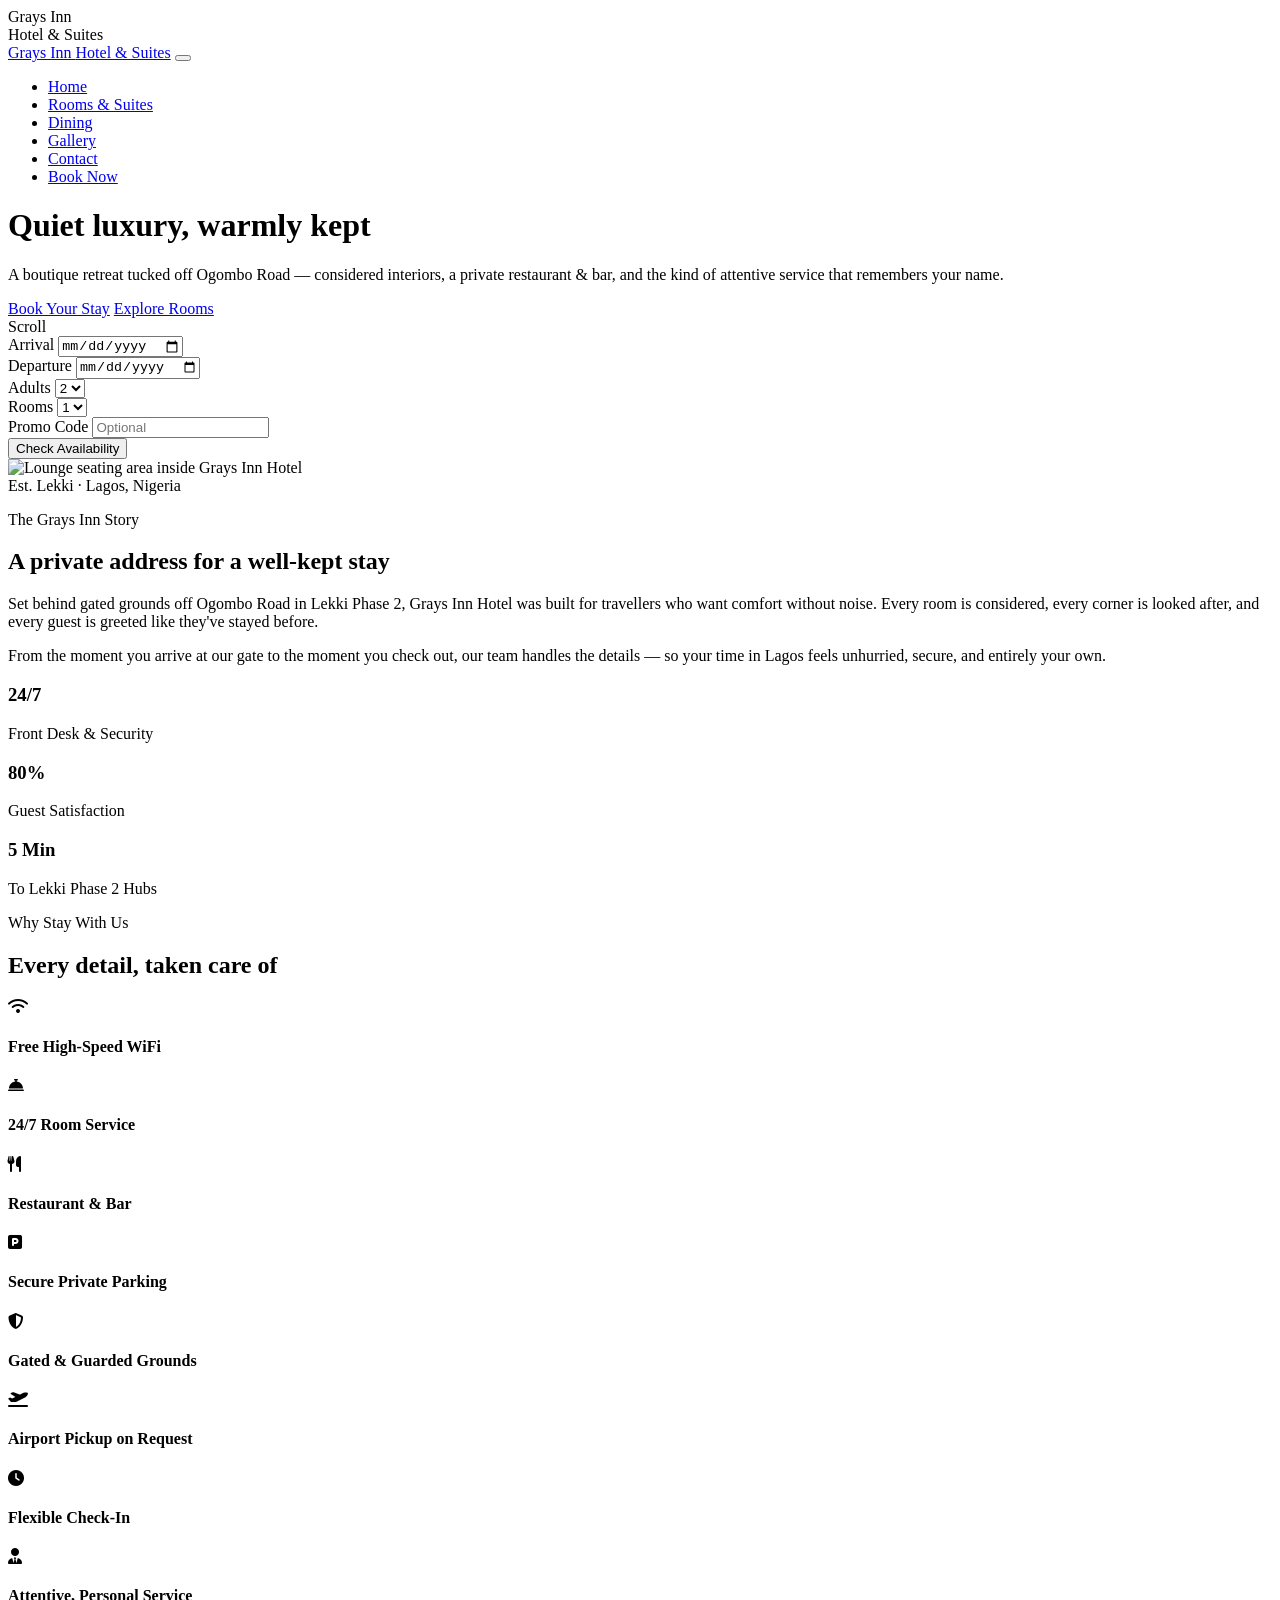
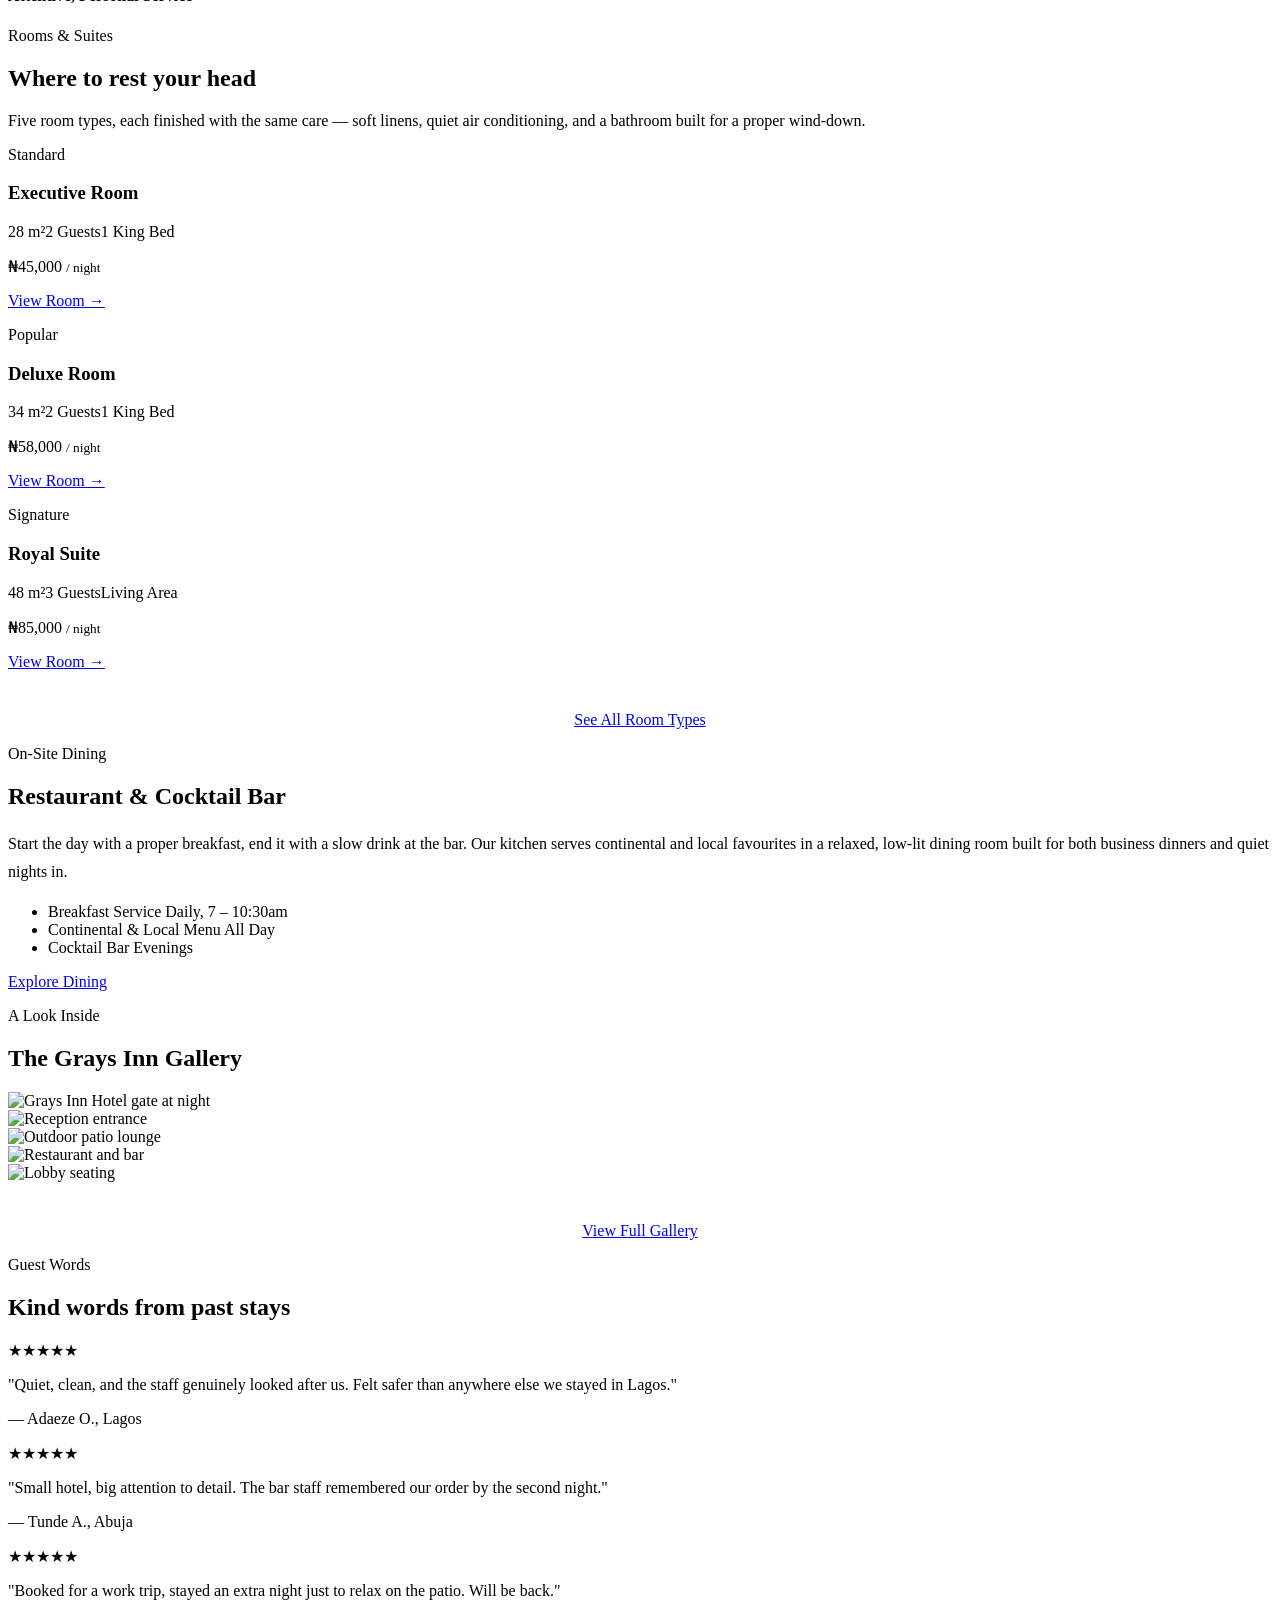
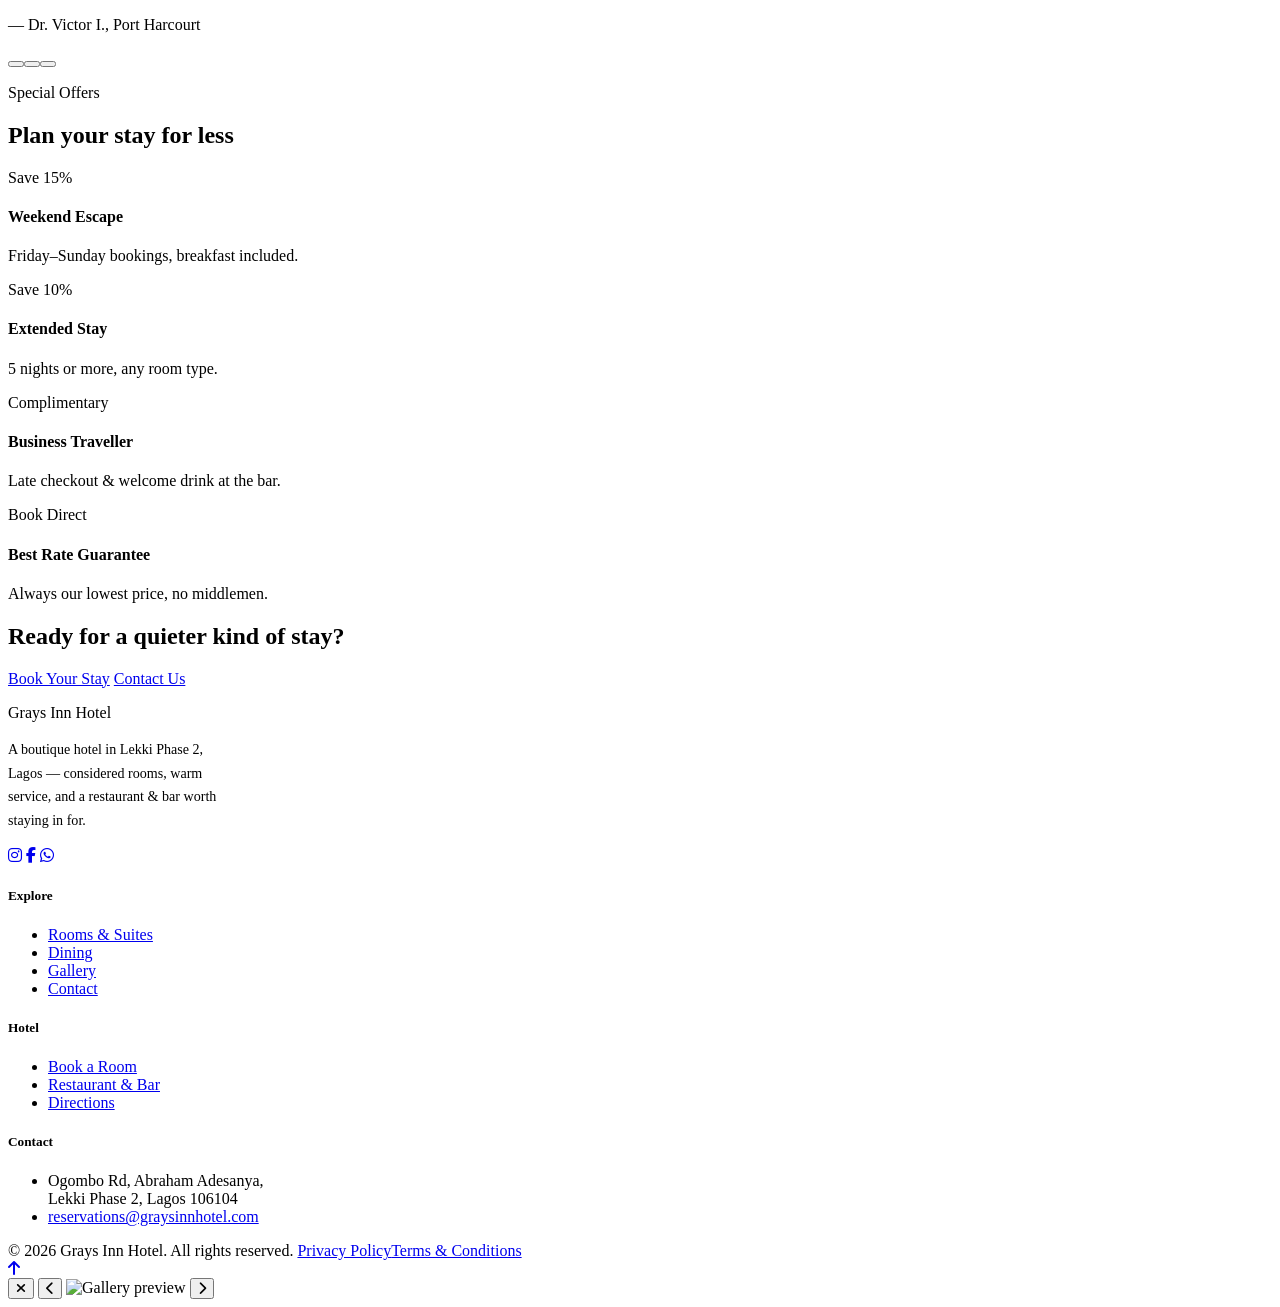
==== index.html @ 4d41c3e4 "Added my files This is the verified website for Greys Inn. Today i added my html, css, and js" ====
<!DOCTYPE html>
<html lang="en">
<head>
<meta charset="UTF-8">
<meta name="viewport" content="width=device-width, initial-scale=1.0">
<title>Grays Inn Hotel — Boutique Luxury in Lekki, Lagos</title>
<meta name="description" content="Grays Inn Hotel is a boutique luxury retreat in Lekki Phase 2, Lagos — refined rooms, an in-house restaurant &amp; bar, and warm, attentive service.">
<link rel="stylesheet" href="https://cdnjs.cloudflare.com/ajax/libs/font-awesome/6.5.2/css/all.min.css">
<link rel="stylesheet" href="styles.css">
</head>
<body>

<div id="preloader">
  <div class="preloader-mark">Grays Inn</div>
  <div class="preloader-sub">Hotel &amp; Suites</div>
  <div class="preloader-bar"></div>
</div>

<!-- ============ NAVBAR ============ -->
<nav class="navbar">
  <div class="container">
    <a href="index.html" class="nav-logo">Grays Inn <span>Hotel &amp; Suites</span></a>
    <button class="nav-toggle" aria-label="Toggle menu"><span></span><span></span><span></span></button>
    <ul class="nav-links">
      <li><a href="index.html" class="active">Home</a></li>
      <li><a href="rooms.html">Rooms &amp; Suites</a></li>
      <li><a href="dining.html">Dining</a></li>
      <li><a href="gallery.html">Gallery</a></li>
      <li><a href="contact.html">Contact</a></li>
      <li><a href="contact.html#booking" class="btn-book">Book Now</a></li>
    </ul>
  </div>
</nav>

<!-- ============ HERO ============ -->
<header class="hero" style="background-image:url('images/hero-gate-night.jpg');">
  <div class="hero-particles"></div>
  <div class="container hero-content">
    <h1>Quiet luxury, warmly kept</h1>
    <p>A boutique retreat tucked off Ogombo Road — considered interiors, a private restaurant &amp; bar, and the kind of attentive service that remembers your name.</p>
    <div class="hero-actions">
      <a href="contact.html#booking" class="btn btn-gold">Book Your Stay</a>
      <a href="rooms.html" class="btn btn-outline">Explore Rooms</a>
    </div>
  </div>
  <div class="scroll-cue"><span>Scroll</span><span class="line"></span></div>
</header>

<!-- ============ BOOKING BAR ============ -->
<div class="booking-wrap container">
  <form class="booking-bar" data-inquiry action="#" onsubmit="return false;">
    <div class="booking-field">
      <label for="arrival">Arrival</label>
      <input type="date" id="arrival" name="arrival" required>
    </div>
    <div class="booking-field">
      <label for="departure">Departure</label>
      <input type="date" id="departure" name="departure" required>
    </div>
    <div class="booking-field">
      <label for="adults">Adults</label>
      <select id="adults" name="adults"><option>1</option><option selected>2</option><option>3</option><option>4</option></select>
    </div>
    <div class="booking-field">
      <label for="rooms">Rooms</label>
      <select id="rooms" name="rooms"><option selected>1</option><option>2</option><option>3</option></select>
    </div>
    <div class="booking-field">
      <label for="promo">Promo Code</label>
      <input type="text" id="promo" name="promo" placeholder="Optional">
    </div>
    <button type="submit" class="booking-submit">Check Availability</button>
  </form>
</div>

<!-- ============ ABOUT ============ -->
<section class="section">
  <div class="container about-grid">
    <div class="about-media reveal">
      <img src="images/lobby-seating.jpg" alt="Lounge seating area inside Grays Inn Hotel">
      <div class="about-seal"><span>Est. Lekki · Lagos, Nigeria</span></div>
    </div>
    <div class="about-copy reveal reveal-delay-2">
      <p class="eyebrow">The Grays Inn Story</p>
      <h2>A private address for a well-kept stay</h2>
      <p>Set behind gated grounds off Ogombo Road in Lekki Phase 2, Grays Inn Hotel was built for travellers who want comfort without noise. Every room is considered, every corner is looked after, and every guest is greeted like they've stayed before.</p>
      <p>From the moment you arrive at our gate to the moment you check out, our team handles the details — so your time in Lagos feels unhurried, secure, and entirely your own.</p>
      <div class="stats-row">
        <div class="stat"><h3 data-count="24" data-suffix="/7">0</h3><span>Front Desk &amp; Security</span></div>
        <div class="stat"><h3 data-count="80" data-suffix="%">0</h3><span>Guest Satisfaction</span></div>
        <div class="stat"><h3 data-count="5" data-suffix=" Min">0</h3><span>To Lekki Phase 2 Hubs</span></div>
      </div>
    </div>
  </div>
</section>

<!-- ============ AMENITIES ============ -->
<section class="section section-dark">
  <div class="container">
    <div class="section-head center reveal">
      <p class="eyebrow">Why Stay With Us</p>
      <h2>Every detail, taken care of</h2>
    </div>
  </div>
  <div class="amenity-grid">
    <div class="amenity reveal">
      <i class="fa-solid fa-wifi"></i>
      <h4>Free High-Speed WiFi</h4>
    </div>
    <div class="amenity reveal reveal-delay-1">
      <i class="fa-solid fa-bell-concierge"></i>
      <h4>24/7 Room Service</h4>
    </div>
    <div class="amenity reveal reveal-delay-2">
      <i class="fa-solid fa-utensils"></i>
      <h4>Restaurant &amp; Bar</h4>
    </div>
    <div class="amenity reveal reveal-delay-3">
      <i class="fa-solid fa-square-parking"></i>
      <h4>Secure Private Parking</h4>
    </div>
    <div class="amenity reveal">
      <i class="fa-solid fa-shield-halved"></i>
      <h4>Gated &amp; Guarded Grounds</h4>
    </div>
    <div class="amenity reveal reveal-delay-1">
      <i class="fa-solid fa-plane-departure"></i>
      <h4>Airport Pickup on Request</h4>
    </div>
    <div class="amenity reveal reveal-delay-2">
      <i class="fa-solid fa-clock"></i>
      <h4>Flexible Check-In</h4>
    </div>
    <div class="amenity reveal reveal-delay-3">
      <i class="fa-solid fa-user-tie"></i>
      <h4>Attentive, Personal Service</h4>
    </div>
  </div>
</section>

<!-- ============ ROOMS PREVIEW ============ -->
<section class="section">
  <div class="container">
    <div class="section-head reveal">
      <p class="eyebrow">Rooms &amp; Suites</p>
      <h2>Where to rest your head</h2>
      <p>Five room types, each finished with the same care — soft linens, quiet air conditioning, and a bathroom built for a proper wind-down.</p>
    </div>
    <div class="room-grid">
      <article class="room-card room-1 reveal">
        <p class="room-tag">Standard</p>
        <h3>Executive Room</h3>
        <div class="room-meta"><span>28 m²</span><span>2 Guests</span><span>1 King Bed</span></div>
        <p class="room-price">₦45,000 <small>/ night</small></p>
        <a href="rooms.html#executive" class="room-link">View Room →</a>
      </article>
      <article class="room-card room-2 reveal reveal-delay-1">
        <p class="room-tag">Popular</p>
        <h3>Deluxe Room</h3>
        <div class="room-meta"><span>34 m²</span><span>2 Guests</span><span>1 King Bed</span></div>
        <p class="room-price">₦58,000 <small>/ night</small></p>
        <a href="rooms.html#deluxe" class="room-link">View Room →</a>
      </article>
      <article class="room-card room-3 reveal reveal-delay-2">
        <p class="room-tag">Signature</p>
        <h3>Royal Suite</h3>
        <div class="room-meta"><span>48 m²</span><span>3 Guests</span><span>Living Area</span></div>
        <p class="room-price">₦85,000 <small>/ night</small></p>
        <a href="rooms.html#royal" class="room-link">View Room →</a>
      </article>
    </div>
    <div style="text-align:center;margin-top:2.5rem;" class="reveal">
      <a href="rooms.html" class="btn btn-outline-dark">See All Room Types</a>
    </div>
  </div>
</section>

<!-- ============ DINING SPLIT ============ -->
<div class="split">
  <div class="split-media reveal" style="background-image:url('images/restaurant-bar.jpg');"></div>
  <div class="split-copy reveal reveal-delay-1">
    <p class="eyebrow">On-Site Dining</p>
    <h2>Restaurant &amp; Cocktail Bar</h2>
    <p style="color:var(--text-soft);line-height:1.8;font-weight:300;">Start the day with a proper breakfast, end it with a slow drink at the bar. Our kitchen serves continental and local favourites in a relaxed, low-lit dining room built for both business dinners and quiet nights in.</p>
    <ul class="feature-list">
      <li>Breakfast Service <span>Daily, 7 – 10:30am</span></li>
      <li>Continental &amp; Local Menu <span>All Day</span></li>
      <li>Cocktail Bar <span>Evenings</span></li>
    </ul>
    <a href="dining.html" class="btn btn-outline-dark" style="align-self:flex-start;">Explore Dining</a>
  </div>
</div>

<!-- ============ GALLERY PREVIEW ============ -->
<section class="section">
  <div class="container">
    <div class="section-head center reveal">
      <p class="eyebrow">A Look Inside</p>
      <h2>The Grays Inn Gallery</h2>
    </div>
  </div>
  <div class="container">
    <div class="gallery-grid gallery-grid--preview">
      <div class="g-item g-wide reveal"><img src="images/hero-gate-night.jpg" alt="Grays Inn Hotel gate at night" loading="lazy"></div>
      <div class="g-item reveal reveal-delay-1"><img src="images/reception-entrance.jpg" alt="Reception entrance" loading="lazy"></div>
      <div class="g-item reveal reveal-delay-2"><img src="images/patio-lounge.jpg" alt="Outdoor patio lounge" loading="lazy"></div>
      <div class="g-item reveal"><img src="images/restaurant-bar.jpg" alt="Restaurant and bar" loading="lazy"></div>
      <div class="g-item g-wide reveal reveal-delay-1"><img src="images/lobby-seating.jpg" alt="Lobby seating" loading="lazy"></div>
    </div>
    <div style="text-align:center;margin-top:2.5rem;" class="reveal">
      <a href="gallery.html" class="btn btn-outline-dark">View Full Gallery</a>
    </div>
  </div>
</section>

<!-- ============ TESTIMONIALS ============ -->
<section class="section section-dark">
  <div class="container">
    <div class="section-head center reveal"><p class="eyebrow">Guest Words</p><h2>Kind words from past stays</h2></div>
    <div class="testi-track reveal">
      <div class="testi-card">
        <p class="testi-stars">★★★★★</p>
        <p>"Quiet, clean, and the staff genuinely looked after us. Felt safer than anywhere else we stayed in Lagos."</p>
        <p class="testi-name">— Adaeze O., Lagos</p>
      </div>
      <div class="testi-card">
        <p class="testi-stars">★★★★★</p>
        <p>"Small hotel, big attention to detail. The bar staff remembered our order by the second night."</p>
        <p class="testi-name">— Tunde A., Abuja</p>
      </div>
      <div class="testi-card">
        <p class="testi-stars">★★★★★</p>
        <p>"Booked for a work trip, stayed an extra night just to relax on the patio. Will be back."</p>
        <p class="testi-name">— Dr. Victor I., Port Harcourt</p>
      </div>
    </div>
    <div class="testi-dots"></div>
  </div>
</section>

<!-- ============ OFFERS ============ -->
<section class="section section-beige">
  <div class="container">
    <div class="section-head reveal"><p class="eyebrow">Special Offers</p><h2>Plan your stay for less</h2></div>
    <div class="offer-grid">
      <div class="offer-card reveal"><p class="eyebrow" style="margin-bottom:.5rem;">Save 15%</p><h4>Weekend Escape</h4><p>Friday–Sunday bookings, breakfast included.</p></div>
      <div class="offer-card reveal reveal-delay-1"><p class="eyebrow" style="margin-bottom:.5rem;">Save 10%</p><h4>Extended Stay</h4><p>5 nights or more, any room type.</p></div>
      <div class="offer-card reveal reveal-delay-2"><p class="eyebrow" style="margin-bottom:.5rem;">Complimentary</p><h4>Business Traveller</h4><p>Late checkout &amp; welcome drink at the bar.</p></div>
      <div class="offer-card reveal reveal-delay-3"><p class="eyebrow" style="margin-bottom:.5rem;">Book Direct</p><h4>Best Rate Guarantee</h4><p>Always our lowest price, no middlemen.</p></div>
    </div>
  </div>
</section>

<!-- ============ CTA ============ -->
<section class="cta-strip">
  <div class="container">
    <h2 class="reveal">Ready for a quieter kind of stay?</h2>
    <div class="reveal reveal-delay-1">
      <a href="contact.html#booking" class="btn btn-gold">Book Your Stay</a>
      <a href="contact.html" class="btn btn-outline">Contact Us</a>
    </div>
  </div>
</section>

<!-- ============ FOOTER ============ -->
<footer>
  <div class="container">
    <div class="footer-grid">
      <div>
        <p class="footer-logo">Grays Inn Hotel</p>
        <p style="max-width:30ch;font-size:.88rem;line-height:1.7;">A boutique hotel in Lekki Phase 2, Lagos — considered rooms, warm service, and a restaurant &amp; bar worth staying in for.</p>
        <div class="footer-social">
          <a href="#" aria-label="Instagram"><i class="fa-brands fa-instagram"></i></a>
          <a href="#" aria-label="Facebook"><i class="fa-brands fa-facebook-f"></i></a>
          <a href="#" aria-label="WhatsApp"><i class="fa-brands fa-whatsapp"></i></a>
        </div>
      </div>
      <div class="footer-col">
        <h5>Explore</h5>
        <ul>
          <li><a href="rooms.html">Rooms &amp; Suites</a></li>
          <li><a href="dining.html">Dining</a></li>
          <li><a href="gallery.html">Gallery</a></li>
          <li><a href="contact.html">Contact</a></li>
        </ul>
      </div>
      <div class="footer-col">
        <h5>Hotel</h5>
        <ul>
          <li><a href="contact.html#booking">Book a Room</a></li>
          <li><a href="dining.html">Restaurant &amp; Bar</a></li>
          <li><a href="contact.html">Directions</a></li>
        </ul>
      </div>
      <div class="footer-col">
        <h5>Contact</h5>
        <ul>
          <li>Ogombo Rd, Abraham Adesanya,<br>Lekki Phase 2, Lagos 106104</li>
          <li><a href="mailto:reservations@graysinnhotel.com">reservations@graysinnhotel.com</a></li>
        </ul>
      </div>
    </div>
    <div class="footer-bottom">
      <span>© <span id="year"></span> Grays Inn Hotel. All rights reserved.</span>
      <span><a href="#">Privacy Policy</a><a href="#">Terms &amp; Conditions</a></span>
    </div>
  </div>
</footer>

<div class="float-stack">
  <a class="float-btn to-top" href="#" aria-label="Back to top" onclick="window.scrollTo({top:0,behavior:'smooth'});return false;">
    <i class="fa-solid fa-arrow-up"></i>
  </a>
</div>

<div class="lightbox">
  <button class="lightbox-close" aria-label="Close"><i class="fa-solid fa-xmark"></i></button>
  <button class="lightbox-nav lightbox-prev" aria-label="Previous"><i class="fa-solid fa-chevron-left"></i></button>
  <img src="" alt="Gallery preview">
  <button class="lightbox-nav lightbox-next" aria-label="Next"><i class="fa-solid fa-chevron-right"></i></button>
</div>

<script src="main.js"></script>
<script>document.getElementById('year').textContent = new Date().getFullYear();</script>
</body>
</html>
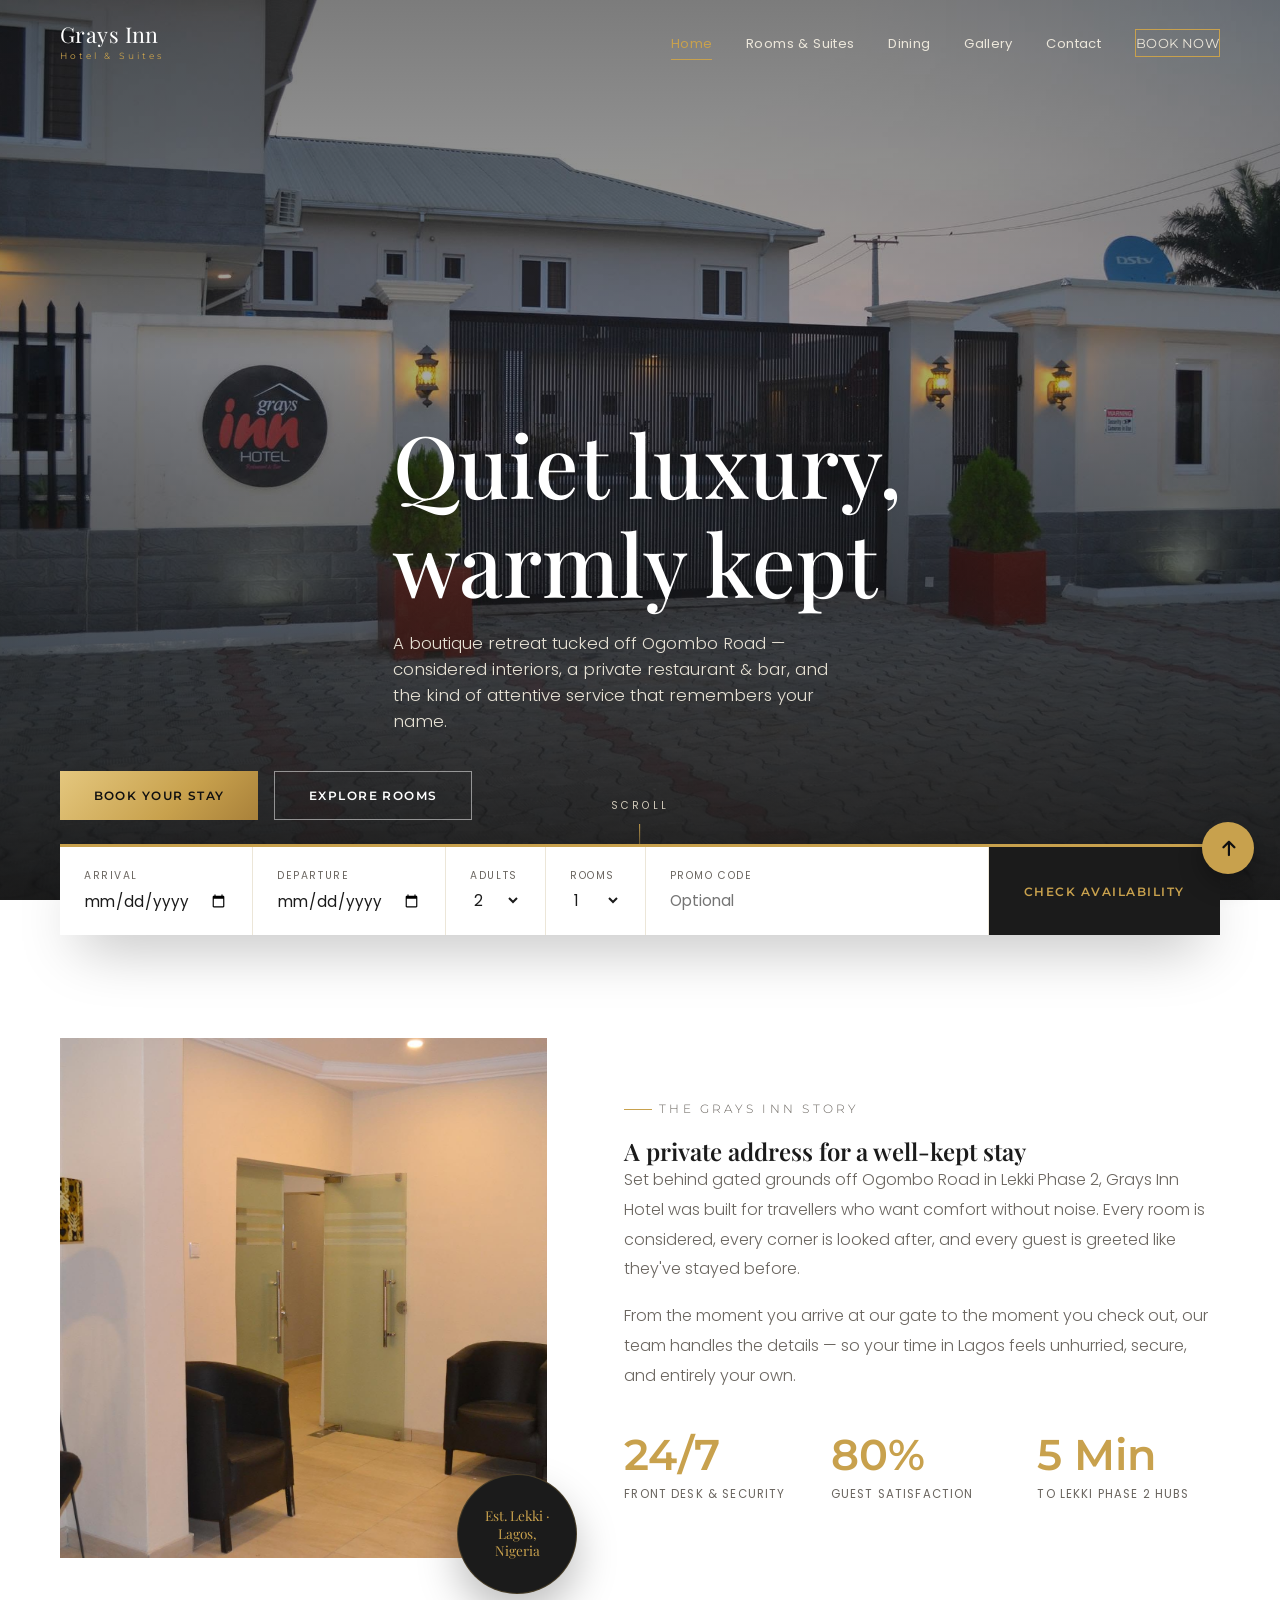
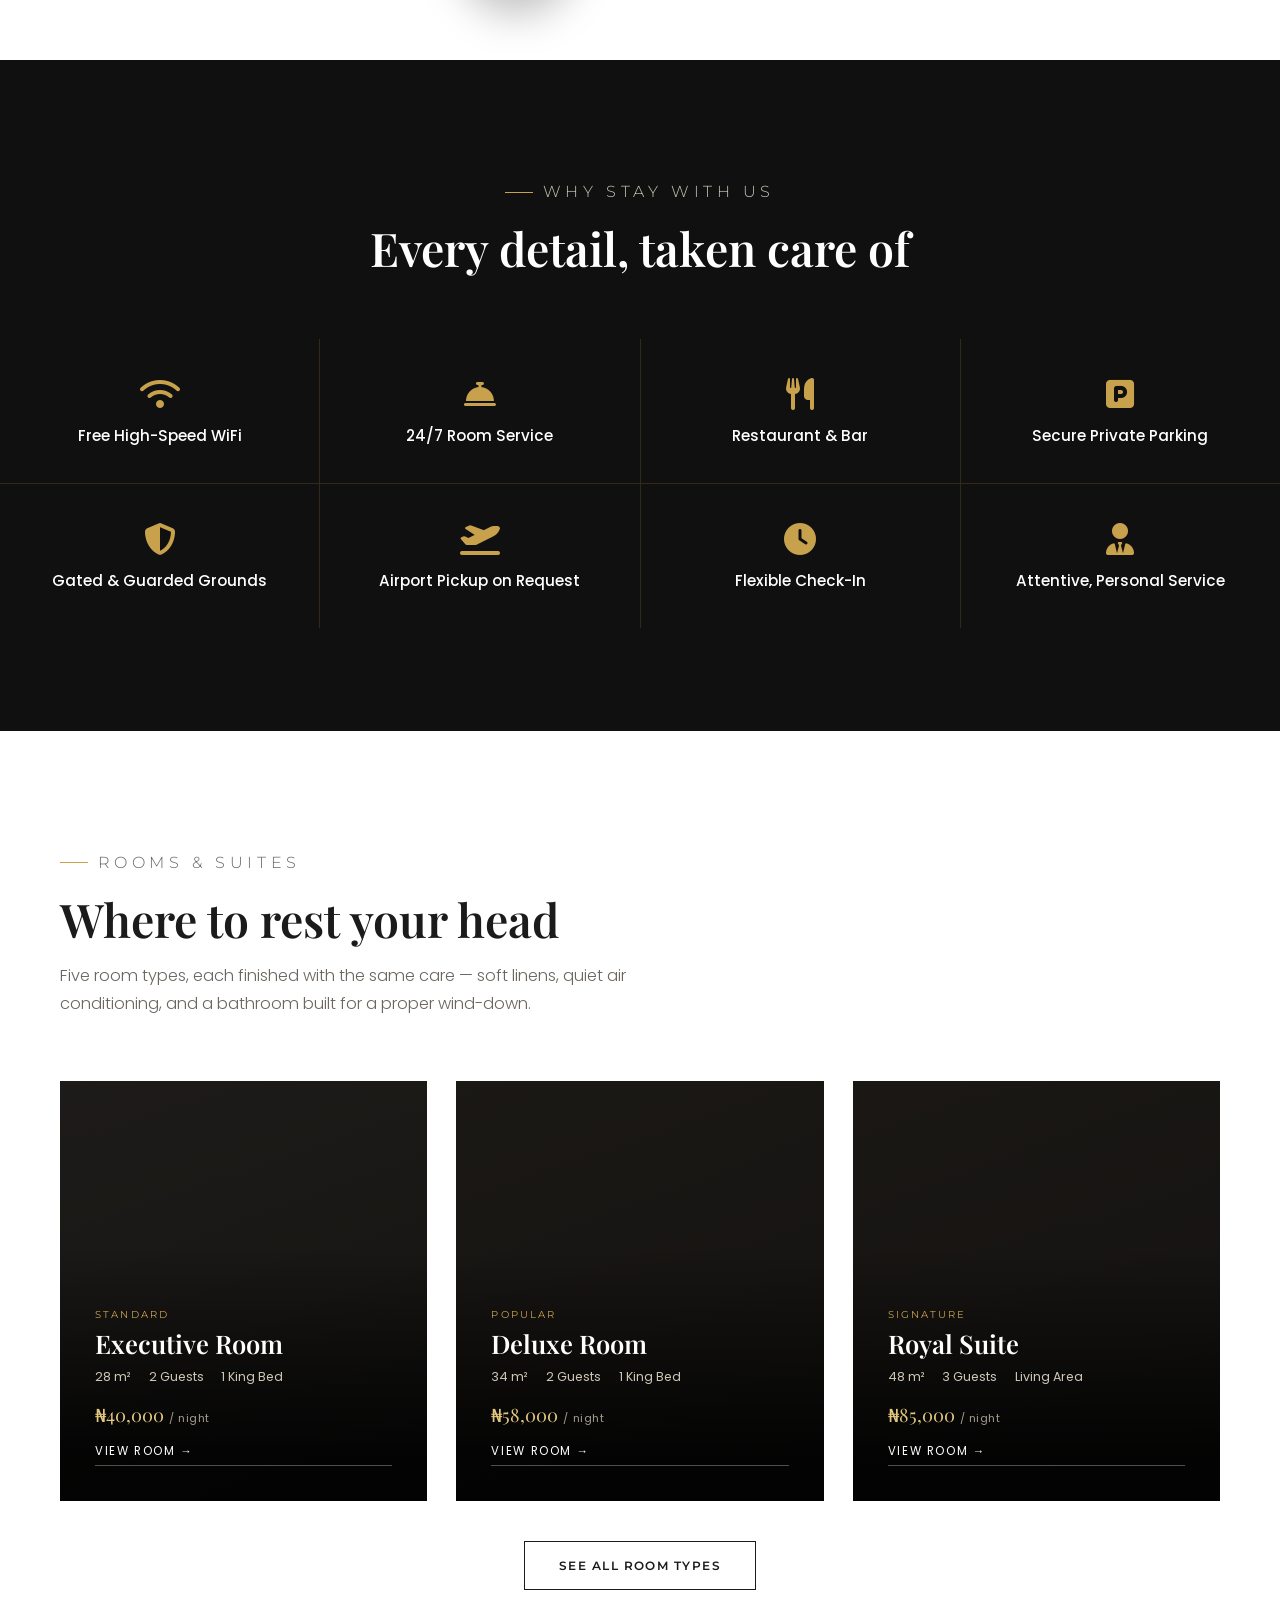
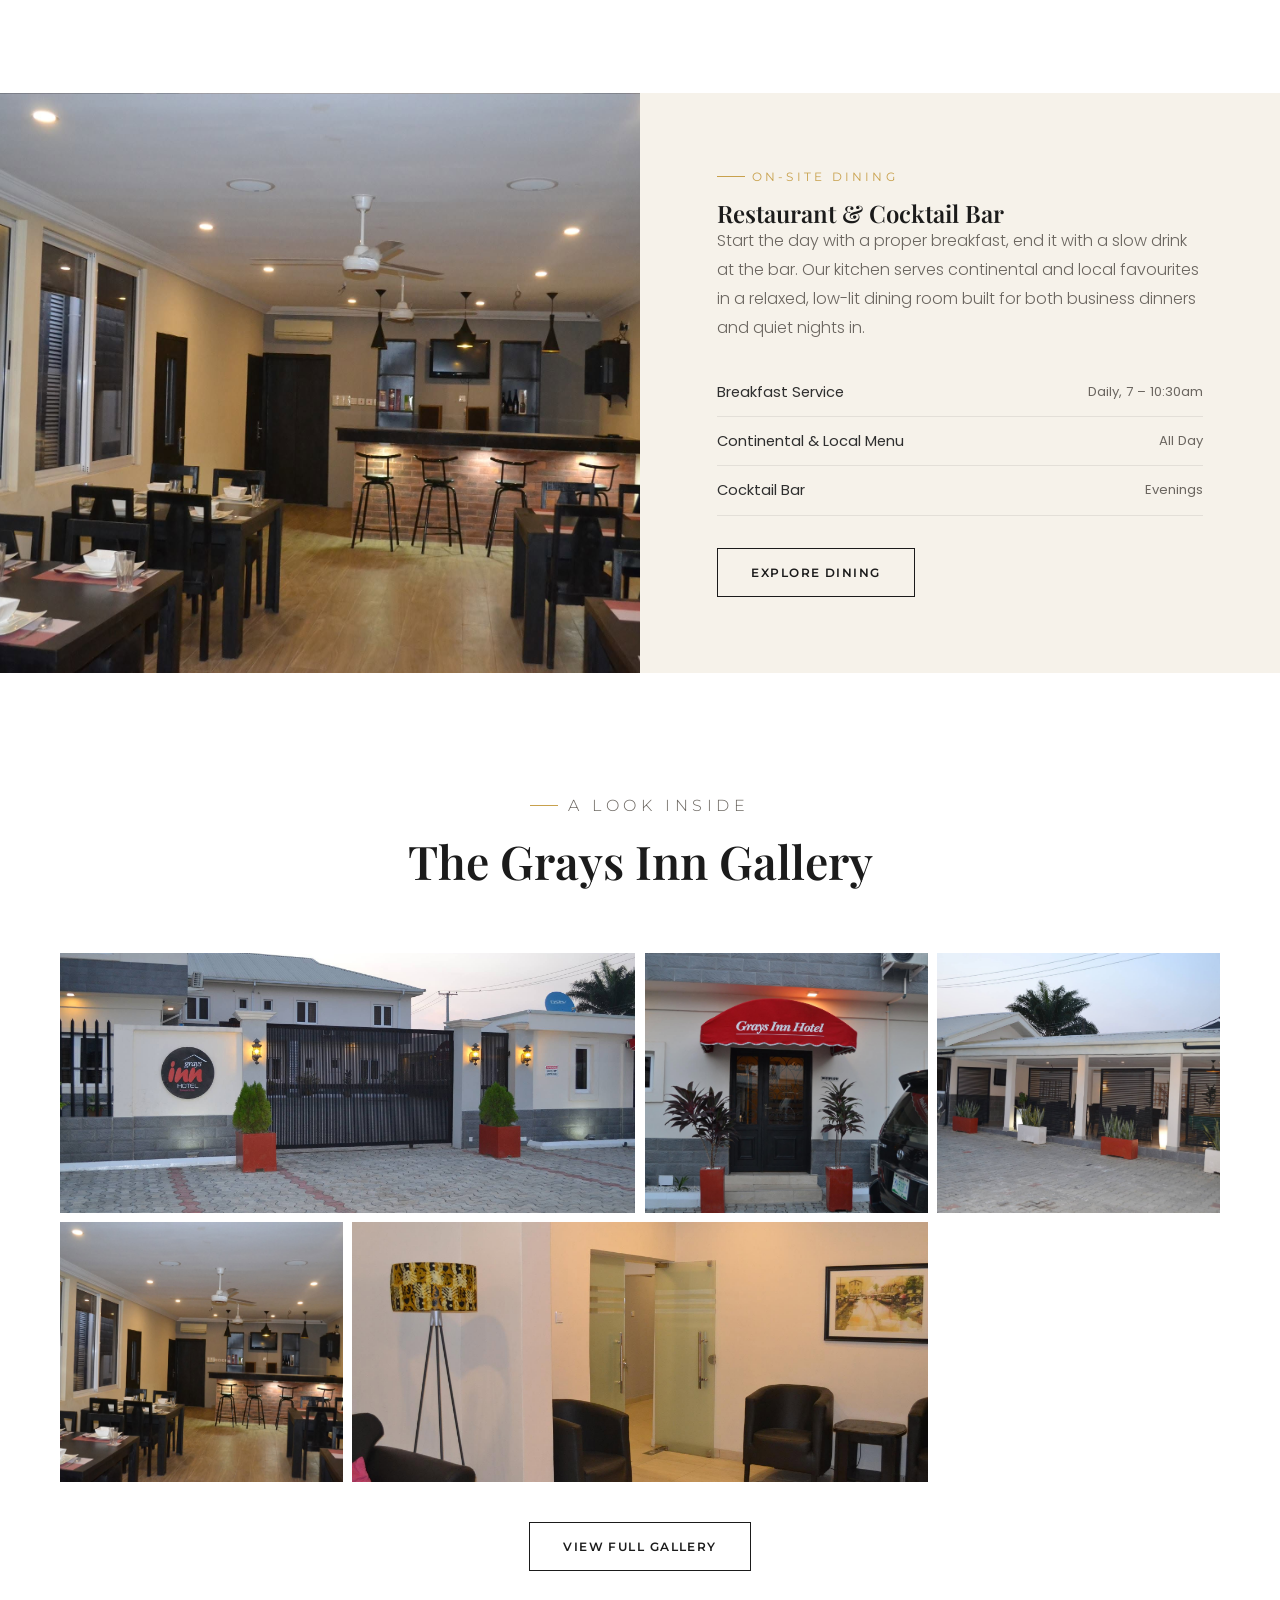
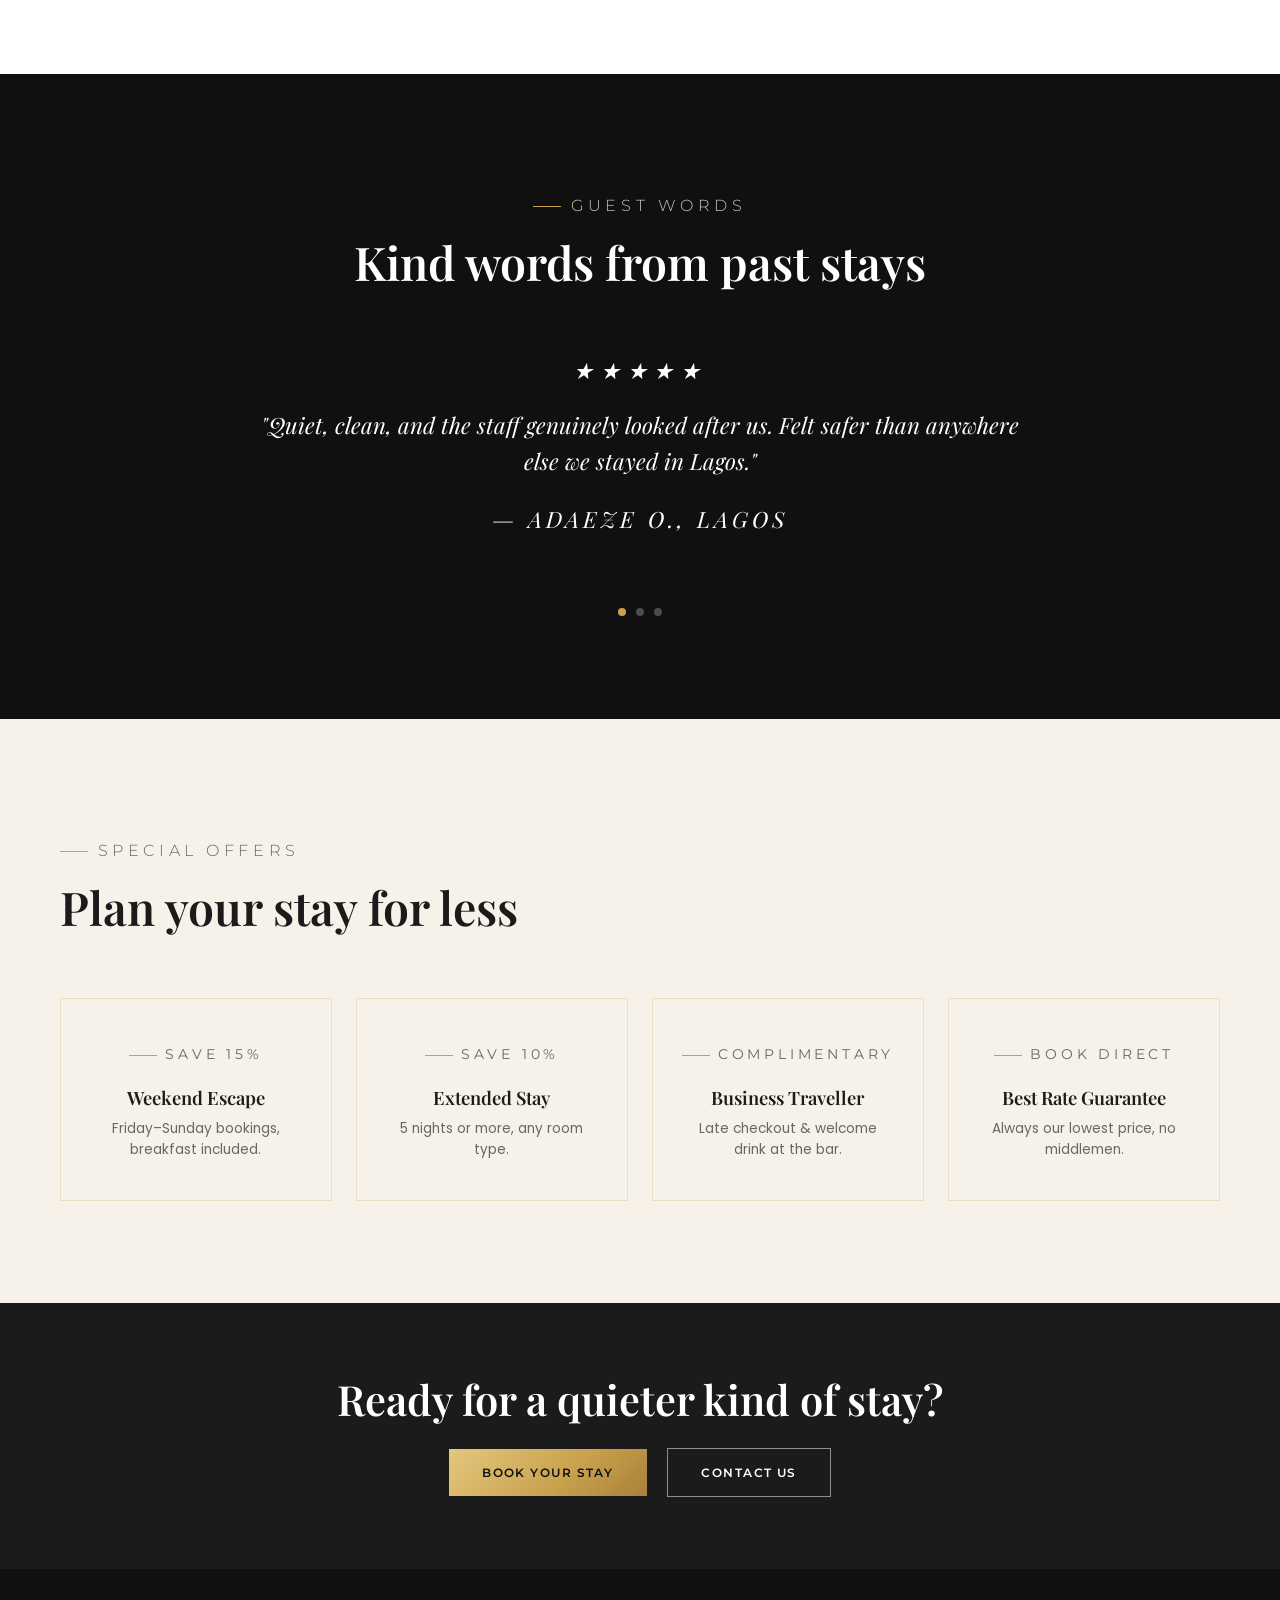
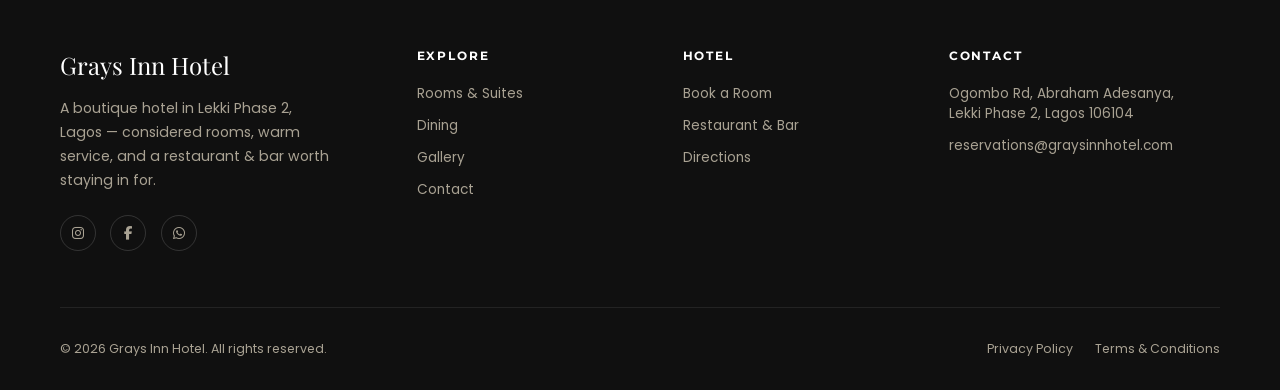
==== commit b5f3879e: "Chnage price of room" ====
--- a/index.html
+++ b/index.html
@@ -151,7 +151,7 @@
         <p class="room-tag">Standard</p>
         <h3>Executive Room</h3>
         <div class="room-meta"><span>28 m²</span><span>2 Guests</span><span>1 King Bed</span></div>
-        <p class="room-price">₦45,000 <small>/ night</small></p>
+        <p class="room-price">₦40,000 <small>/ night</small></p>
         <a href="rooms.html#executive" class="room-link">View Room →</a>
       </article>
       <article class="room-card room-2 reveal reveal-delay-1">
--- a/styles.css
+++ b/styles.css
@@ -0,0 +1,565 @@
+/* ============================================================
+   GRAYS INN HOTEL — STYLESHEET
+   Palette: Charcoal #1B1B1B / Gold #C8A14D / Beige #F6F2EA
+   Type: Playfair Display (display) + Poppins (body) + Montserrat (buttons)
+   ============================================================ */
+
+@import url('https://fonts.googleapis.com/css2?family=Playfair+Display:ital,wght@0,400;0,500;0,600;0,700;1,400&family=Poppins:wght@300;400;500;600&family=Montserrat:wght@500;600;700&display=swap');
+
+:root{
+  --charcoal:#1B1B1B;
+  --rich-black:#101010;
+  --gold:#C8A14D;
+  --gold-light:#E4C77E;
+  --beige:#F6F2EA;
+  --white:#FFFFFF;
+  --text:#2F2F2F;
+  --text-soft:#6b6660;
+  --line:rgba(200,161,77,.25);
+
+  --display:'Playfair Display', serif;
+  --body:'Poppins', sans-serif;
+  --btn-font:'Montserrat', sans-serif;
+
+  --gap:clamp(1.25rem,3vw,3rem);
+  --radius:2px;
+  --ease:cubic-bezier(.22,.61,.36,1);
+}
+
+*,*::before,*::after{box-sizing:border-box;margin:0;padding:0;}
+html{scroll-behavior:smooth;}
+body{
+  font-family:var(--body);
+  color:var(--text);
+  background:var(--white);
+  overflow-x:hidden;
+  -webkit-font-smoothing:antialiased;
+  animation:pageFadeIn .6s var(--ease);
+}
+@keyframes pageFadeIn{from{opacity:0;}to{opacity:1;}}
+
+img{max-width:100%;display:block;}
+a{color:inherit;text-decoration:none;}
+ul{list-style:none;}
+button{font-family:var(--btn-font);cursor:pointer;border:none;background:none;}
+
+h1,h2,h3,h4{font-family:var(--display);font-weight:600;line-height:1.15;color:var(--charcoal);}
+.eyebrow{
+  font-family:var(--btn-font);
+  font-size:.72rem;
+  letter-spacing:.28em;
+  text-transform:uppercase;
+  color:var(--gold);
+  display:inline-flex;
+  align-items:center;
+  gap:.6em;
+  margin-bottom:1rem;
+}
+.eyebrow::before{content:'';width:28px;height:1px;background:var(--gold);}
+
+.container{
+  width:100%;
+  max-width:1240px;
+  margin:0 auto;
+  padding:0 clamp(1.25rem,4vw,2.5rem);
+}
+
+.section{padding:clamp(4rem,8vw,7rem) 0;}
+.section-dark{background:var(--rich-black);color:#efe9de;}
+.section-dark h2,.section-dark h3{color:var(--white);}
+.section-beige{background:var(--beige);}
+
+.section-head{max-width:640px;margin-bottom:clamp(2.5rem,5vw,4rem);}
+.section-head.center{margin-left:auto;margin-right:auto;text-align:center;}
+.section-head h2{font-size:clamp(2rem,4vw,2.9rem);}
+.section-head p{margin-top:1rem;color:var(--text-soft);font-weight:300;font-size:1.02rem;line-height:1.7;}
+.section-dark .section-head p{color:#c9c2b4;}
+
+/* ============ PRELOADER ============ */
+#preloader{
+  position:fixed;inset:0;background:var(--rich-black);
+  display:flex;flex-direction:column;align-items:center;justify-content:center;
+  z-index:9999;transition:opacity .7s var(--ease), visibility .7s var(--ease);
+}
+#preloader.hidden{opacity:0;visibility:hidden;}
+.preloader-mark{
+  font-family:var(--display);font-size:2.4rem;color:var(--gold);letter-spacing:.08em;
+  opacity:0;animation:markIn 1s var(--ease) .1s forwards;
+}
+.preloader-sub{
+  font-family:var(--btn-font);font-size:.68rem;letter-spacing:.4em;color:#8a8477;
+  margin-top:.6rem;text-transform:uppercase;opacity:0;animation:markIn 1s var(--ease) .35s forwards;
+}
+@keyframes markIn{from{opacity:0;transform:translateY(14px);}to{opacity:1;transform:translateY(0);}}
+.preloader-bar{
+  width:180px;height:1px;background:rgba(200,161,77,.25);margin-top:2rem;overflow:hidden;
+}
+.preloader-bar::after{
+  content:'';display:block;height:100%;width:0;background:var(--gold);
+  animation:loadBar 1.6s var(--ease) forwards;
+}
+@keyframes loadBar{from{width:0;}to{width:100%;}}
+
+/* ============ NAVBAR ============ */
+.navbar{
+  position:fixed;top:0;left:0;right:0;z-index:900;
+  padding:1.5rem 0;
+  transition:background .4s var(--ease), padding .4s var(--ease), box-shadow .4s var(--ease);
+}
+.navbar .container{display:flex;align-items:center;justify-content:space-between;}
+.navbar.scrolled{
+  background:rgba(16,16,16,.86);
+  backdrop-filter:blur(14px);
+  -webkit-backdrop-filter:blur(14px);
+  padding:.9rem 0;
+  box-shadow:0 10px 30px rgba(0,0,0,.25);
+}
+.nav-logo{
+  font-family:var(--display);font-size:1.35rem;color:var(--white);letter-spacing:.02em;
+  display:flex;flex-direction:column;line-height:1;
+}
+.nav-logo span{font-size:.55rem;letter-spacing:.35em;color:var(--gold);font-family:var(--btn-font);margin-top:.4rem;}
+.nav-links{display:flex;align-items:center;gap:2.1rem;}
+.nav-links a{
+  position:relative;font-size:.82rem;letter-spacing:.03em;color:#ece7db;font-weight:400;padding:.3rem 0;
+}
+.nav-links a::after{
+  content:'';position:absolute;left:0;bottom:-2px;width:0;height:1px;background:var(--gold);
+  transition:width .35s var(--ease);
+}
+.nav-links a:hover::after,.nav-links a.active::after{width:100%;}
+.nav-links a.active{color:var(--gold);}
+.btn-book{
+  font-family:var(--btn-font);font-size:.74rem;font-weight:600;letter-spacing:.12em;text-transform:uppercase;
+  padding:.85rem 1.7rem;border:1px solid var(--gold);color:var(--gold);
+  transition:all .35s var(--ease);
+}
+.btn-book:hover{background:var(--gold);color:var(--rich-black);box-shadow:0 0 24px rgba(200,161,77,.45);}
+.nav-toggle{display:none;flex-direction:column;gap:5px;background:none;z-index:1001;}
+.nav-toggle span{width:26px;height:1px;background:var(--white);transition:all .3s var(--ease);}
+
+/* ============ BUTTONS ============ */
+.btn{
+  display:inline-flex;align-items:center;gap:.6rem;
+  font-family:var(--btn-font);font-size:.75rem;font-weight:600;letter-spacing:.12em;text-transform:uppercase;
+  padding:1rem 2.1rem;transition:all .4s var(--ease);position:relative;overflow:hidden;
+}
+.btn-gold{background:linear-gradient(135deg,var(--gold-light),var(--gold) 60%,#a9813a);color:var(--rich-black);}
+.btn-gold:hover{transform:translateY(-3px);box-shadow:0 16px 30px -10px rgba(200,161,77,.55);}
+.btn-outline{border:1px solid rgba(255,255,255,.5);color:var(--white);}
+.btn-outline:hover{border-color:var(--gold);color:var(--gold);transform:translateY(-3px);}
+.btn-outline-dark{border:1px solid var(--charcoal);color:var(--charcoal);}
+.btn-outline-dark:hover{background:var(--charcoal);color:var(--white);}
+
+/* ============ HERO ============ */
+.hero{
+  position:relative;min-height:100vh;min-height:100svh;display:flex;align-items:flex-end;
+  background-size:cover;background-position:center;overflow:hidden;
+}
+.hero::before{
+  content:'';position:absolute;inset:0;
+  background:linear-gradient(180deg,rgba(16,16,16,.55) 0%,rgba(16,16,16,.35) 40%,rgba(16,16,16,.92) 100%);
+}
+.hero-particles{position:absolute;inset:0;pointer-events:none;}
+.particle{
+  position:absolute;width:3px;height:3px;border-radius:50%;background:var(--gold);opacity:.5;
+  animation:floatUp linear infinite;
+}
+@keyframes floatUp{
+  from{transform:translateY(0) translateX(0);opacity:0;}
+  10%{opacity:.6;}
+  90%{opacity:.4;}
+  to{transform:translateY(-100vh) translateX(20px);opacity:0;}
+}
+.hero-content{position:relative;z-index:2;width:100%;padding-bottom:clamp(3rem,8vw,5rem);}
+.hero-content .eyebrow{color:var(--gold-light);}
+.hero-content h1{
+  font-size:clamp(2.6rem,7vw,5.4rem);color:var(--white);max-width:14ch;font-style:normal;font-weight:500;
+}
+.hero-content p{color:#e6e1d4;font-size:1.05rem;max-width:44ch;margin-top:1.1rem;font-weight:300;}
+.hero-actions{display:flex;gap:1rem;margin-top:2.3rem;flex-wrap:wrap;}
+@media (min-width:900px){
+  .hero-content h1,.hero-content p{margin-left:max(2rem,26vw);}
+}
+.scroll-cue{
+  position:absolute;bottom:2.4rem;left:50%;transform:translateX(-50%);z-index:2;
+  display:flex;flex-direction:column;align-items:center;gap:.6rem;color:#cfc8b8;font-size:.65rem;
+  letter-spacing:.3em;text-transform:uppercase;
+}
+.scroll-cue .line{width:1px;height:38px;background:linear-gradient(var(--gold),transparent);animation:cue 1.8s ease-in-out infinite;}
+@keyframes cue{0%,100%{transform:scaleY(.6);opacity:.4;}50%{transform:scaleY(1);opacity:1;}}
+
+/* ============ BOOKING BAR ============ */
+.booking-wrap{position:relative;z-index:20;margin-top:-56px;}
+.booking-bar{
+  background:var(--white);box-shadow:0 30px 60px -20px rgba(0,0,0,.28);
+  display:grid;grid-template-columns:repeat(5,1fr) auto;gap:0;
+  border-top:3px solid var(--gold);
+}
+.booking-field{
+  padding:1.3rem 1.5rem;border-right:1px solid #ece6d8;display:flex;flex-direction:column;gap:.35rem;
+}
+.booking-field label{font-size:.65rem;letter-spacing:.15em;text-transform:uppercase;color:var(--text-soft);}
+.booking-field input,.booking-field select{
+  border:none;font-family:var(--body);font-size:.95rem;color:var(--charcoal);background:transparent;
+}
+.booking-field input:focus,.booking-field select:focus{outline:none;}
+.booking-submit{
+  background:var(--charcoal);color:var(--gold);font-family:var(--btn-font);font-weight:600;
+  font-size:.78rem;letter-spacing:.12em;text-transform:uppercase;padding:1.1rem 2.2rem;min-height:56px;
+  display:flex;align-items:center;justify-content:center;gap:.5rem;transition:background .35s var(--ease);
+}
+.booking-submit:hover{background:var(--gold);color:var(--rich-black);}
+
+/* ============ REVEAL ============ */
+.reveal{opacity:0;transform:translateY(34px);transition:opacity .8s var(--ease), transform .8s var(--ease);}
+.reveal.visible{opacity:1;transform:translateY(0);}
+.reveal-delay-1.visible{transition-delay:.1s;}
+.reveal-delay-2.visible{transition-delay:.22s;}
+.reveal-delay-3.visible{transition-delay:.34s;}
+.reveal-delay-4.visible{transition-delay:.46s;}
+
+/* ============ ABOUT ============ */
+.about-grid{display:grid;grid-template-columns:.9fr 1.1fr;gap:clamp(2rem,6vw,5rem);align-items:center;}
+.about-media{position:relative;}
+.about-media img{width:100%;height:clamp(300px,52vw,520px);object-fit:cover;}
+.about-seal{
+  position:absolute;bottom:-36px;right:-30px;width:120px;height:120px;border-radius:50%;
+  background:var(--charcoal);border:1px solid var(--line);color:var(--gold);
+  display:flex;align-items:center;justify-content:center;text-align:center;
+  font-family:var(--display);font-size:.85rem;line-height:1.3;padding:1rem;
+  animation:spin 22s linear infinite;box-shadow:0 20px 40px rgba(0,0,0,.25);
+}
+.about-seal span{animation:spinBack 22s linear infinite;display:block;}
+@keyframes spin{from{transform:rotate(0);}to{transform:rotate(360deg);}}
+@keyframes spinBack{from{transform:rotate(0);}to{transform:rotate(-360deg);}}
+.about-copy p{color:var(--text-soft);line-height:1.85;margin-bottom:1.1rem;font-weight:300;}
+.stats-row{display:grid;grid-template-columns:repeat(3,1fr);gap:1.5rem;margin-top:2.5rem;}
+.stat h3{font-size:clamp(2rem,3.4vw,2.7rem);color:var(--gold);font-family:var(--btn-font);}
+.stat span{display:block;font-size:.72rem;letter-spacing:.1em;text-transform:uppercase;color:var(--text-soft);margin-top:.4rem;}
+
+/* ============ AMENITIES ============ */
+.amenity-grid{display:grid;grid-template-columns:repeat(4,1fr);gap:1px;background:rgba(200,161,77,.18);}
+.amenity{
+  background:var(--rich-black);padding:2.4rem 1.6rem;text-align:center;transition:background .4s var(--ease);
+}
+.amenity:hover{background:#171512;}
+.amenity i{font-size:2rem;color:var(--gold);display:inline-block;margin-bottom:1.1rem;transition:transform .4s var(--ease);}
+.amenity:hover i{transform:translateY(-4px) scale(1.06);}
+.amenity h4{color:var(--white);font-size:.95rem;font-family:var(--body);font-weight:500;}
+
+/* ============ ROOM CARDS ============ */
+.room-grid{display:grid;grid-template-columns:repeat(3,1fr);gap:1.8rem;}
+.room-card{
+  position:relative;overflow:hidden;background:var(--charcoal);color:var(--white);
+  min-height:420px;display:flex;flex-direction:column;justify-content:flex-end;padding:2.2rem;
+  transition:transform .5s var(--ease), box-shadow .5s var(--ease);
+}
+.room-card:hover{transform:translateY(-8px);box-shadow:0 30px 50px -20px rgba(0,0,0,.4);}
+.room-card::before{
+  content:'';position:absolute;inset:0;opacity:.55;transition:transform .8s var(--ease), opacity .5s var(--ease);
+  background-size:cover;background-position:center;transform:scale(1.02);
+}
+.room-card:hover::before{transform:scale(1.12);opacity:.34;}
+.room-1::before{background-image:linear-gradient(160deg,#2a2620,#141210),url('images/room-executive.webp');}
+.room-2::before{background-image:linear-gradient(160deg,#241f16,#141210),url('images/restaurant-bar.jpg');}
+.room-3::before{background-image:linear-gradient(160deg,#221d15,#141210),url('images/patio-lounge.jpg');}
+.room-4::before{background-image:linear-gradient(160deg,#2a2620,#141210),url('images/reception-entrance.jpg');}
+.room-5::before{background-image:linear-gradient(160deg,#241f16,#141210),url('images/facade-day.jpg');}
+.room-card::after{content:'';position:absolute;inset:0;background:linear-gradient(0deg,rgba(0,0,0,.86) 10%,rgba(0,0,0,.15) 60%);}
+.room-card>*{position:relative;z-index:2;}
+.room-tag{font-family:var(--btn-font);font-size:.65rem;letter-spacing:.2em;color:var(--gold);text-transform:uppercase;}
+.room-card h3{color:var(--white);font-size:1.6rem;margin:.5rem 0 .6rem;}
+.room-meta{display:flex;gap:1.1rem;font-size:.78rem;color:#cfc8b8;margin-bottom:1rem;}
+.room-price{font-family:var(--display);color:var(--gold-light);font-size:1.15rem;margin-bottom:1rem;}
+.room-price small{font-family:var(--body);font-size:.68rem;color:#a49c8c;letter-spacing:.05em;}
+.room-link{
+  font-size:.72rem;letter-spacing:.14em;text-transform:uppercase;color:var(--white);
+  display:inline-flex;align-items:center;gap:.5rem;border-bottom:1px solid rgba(255,255,255,.3);padding-bottom:.3rem;
+  transition:gap .3s var(--ease), color .3s var(--ease), border-color .3s var(--ease);
+}
+.room-link:hover{gap:.9rem;color:var(--gold);border-color:var(--gold);}
+.room-amen{display:flex;flex-wrap:wrap;gap:.5rem 1rem;margin-bottom:1rem;font-size:.76rem;color:#c9c2b4;}
+.room-amen li{display:flex;align-items:center;gap:.4rem;}
+.room-amen li::before{content:'';width:4px;height:4px;background:var(--gold);border-radius:50%;}
+
+/* ============ GALLERY ============ */
+.gallery-grid{display:grid;grid-template-columns:repeat(4,1fr);grid-auto-rows:220px;gap:.6rem;}
+.g-item{position:relative;overflow:hidden;cursor:pointer;}
+.g-item img{width:100%;height:100%;object-fit:cover;transition:transform .7s var(--ease);}
+.g-item:hover img{transform:scale(1.1);}
+.g-item::after{
+  content:attr(data-cat);position:absolute;left:1rem;bottom:1rem;color:var(--white);
+  font-family:var(--btn-font);font-size:.65rem;letter-spacing:.2em;text-transform:uppercase;
+  opacity:0;transform:translateY(10px);transition:all .4s var(--ease);
+}
+.g-item::before{content:'';position:absolute;inset:0;background:linear-gradient(0deg,rgba(0,0,0,.75),transparent 55%);opacity:0;transition:opacity .4s var(--ease);}
+.g-item:hover::before,.g-item:hover::after{opacity:1;transform:translateY(0);}
+.g-tall{grid-row:span 2;}
+.g-wide{grid-column:span 2;}
+
+.gallery-grid--preview{grid-template-columns:repeat(4,1fr);grid-auto-rows:260px;}
+@media (max-width:1024px){.gallery-grid--preview{grid-template-columns:repeat(3,1fr);grid-auto-rows:220px;}}
+@media (max-width:768px){.gallery-grid--preview{grid-template-columns:1fr;grid-auto-rows:230px;}}
+
+.faq-grid{grid-template-columns:repeat(2,1fr);}
+@media (max-width:768px){.faq-grid{grid-template-columns:1fr;}}
+
+/* Lightbox */
+.lightbox{
+  position:fixed;inset:0;background:rgba(10,10,10,.95);z-index:2000;
+  display:flex;align-items:center;justify-content:center;opacity:0;visibility:hidden;
+  transition:opacity .4s var(--ease), visibility .4s var(--ease);
+}
+.lightbox.active{opacity:1;visibility:visible;}
+.lightbox img{max-width:88vw;max-height:82vh;object-fit:contain;box-shadow:0 30px 60px rgba(0,0,0,.5);}
+.lightbox-close{position:absolute;top:2rem;right:2.5rem;color:var(--white);font-size:1.6rem;background:none;}
+.lightbox-nav{position:absolute;top:50%;transform:translateY(-50%);color:var(--white);font-size:2rem;background:none;padding:1rem;}
+.lightbox-prev{left:1rem;}
+.lightbox-next{right:1rem;}
+
+/* ============ TESTIMONIALS ============ */
+.testi-track{position:relative;max-width:760px;margin:0 auto;min-height:220px;}
+.testi-card{
+  position:absolute;inset:0;opacity:0;transform:translateY(16px);transition:opacity .6s var(--ease), transform .6s var(--ease);
+  text-align:center;
+}
+.testi-card.active{opacity:1;transform:translateY(0);position:relative;}
+.testi-stars{color:var(--gold);letter-spacing:.3em;margin-bottom:1.2rem;font-size:1rem;}
+.testi-card p{font-family:var(--display);font-style:italic;font-size:1.4rem;line-height:1.6;color:var(--white);}
+.testi-name{margin-top:1.4rem;font-family:var(--btn-font);font-size:.72rem;letter-spacing:.18em;text-transform:uppercase;color:var(--gold);}
+.testi-dots{display:flex;justify-content:center;gap:.6rem;margin-top:2.2rem;}
+.testi-dots button{width:8px;height:8px;border-radius:50%;background:rgba(255,255,255,.25);transition:background .3s var(--ease);}
+.testi-dots button.active{background:var(--gold);}
+
+/* ============ DINING / EVENTS SPLIT ============ */
+.split{display:grid;grid-template-columns:1fr 1fr;}
+.split-media{position:relative;min-height:460px;background-size:cover;background-position:center;}
+.split-copy{padding:clamp(3rem,6vw,5.5rem);display:flex;flex-direction:column;justify-content:center;background:var(--beige);}
+.split.reverse{direction:rtl;}
+.split.reverse>*{direction:ltr;}
+.feature-list{margin:1.6rem 0 2rem;}
+.feature-list li{
+  padding:.85rem 0;border-bottom:1px solid rgba(0,0,0,.08);display:flex;justify-content:space-between;
+  font-size:.92rem;color:var(--text);
+}
+.feature-list li span{color:var(--text-soft);font-size:.82rem;}
+
+/* ============ OFFERS ============ */
+.offer-grid{display:grid;grid-template-columns:repeat(4,1fr);gap:1.5rem;}
+.offer-card{
+  border:1px solid var(--line);padding:2.4rem 1.8rem;text-align:center;position:relative;
+  transition:border-color .4s var(--ease), transform .4s var(--ease);
+}
+.offer-card:hover{border-color:var(--gold);transform:translateY(-6px);}
+.offer-card h4{font-size:1.15rem;margin:.8rem 0 .6rem;}
+.offer-card p{color:var(--text-soft);font-size:.85rem;line-height:1.6;}
+
+/* ============ CONTACT ============ */
+.contact-grid{display:grid;grid-template-columns:1fr 1fr;gap:clamp(2rem,5vw,4rem);}
+.form-row{display:grid;grid-template-columns:1fr 1fr;gap:1.2rem;margin-bottom:1.2rem;}
+.field{display:flex;flex-direction:column;gap:.5rem;margin-bottom:1.2rem;}
+.field label{font-size:.7rem;letter-spacing:.12em;text-transform:uppercase;color:var(--text-soft);}
+.field input,.field select,.field textarea{
+  border:none;border-bottom:1px solid #d8d0bd;background:transparent;padding:.7rem 0;font-family:var(--body);font-size:.95rem;
+  transition:border-color .3s var(--ease);
+}
+.field input:focus,.field select:focus,.field textarea:focus{outline:none;border-color:var(--gold);}
+.contact-info-card{background:var(--charcoal);color:var(--white);padding:clamp(2rem,4vw,3rem);height:100%;}
+.contact-info-card h3{color:var(--gold);margin-bottom:1.6rem;}
+.info-item{display:flex;gap:1rem;margin-bottom:1.6rem;align-items:flex-start;}
+.info-item i{font-size:1.05rem;color:var(--gold);flex-shrink:0;margin-top:.2rem;width:20px;}
+.info-item h5{font-size:.85rem;color:var(--white);margin-bottom:.25rem;font-family:var(--body);font-weight:500;}
+.info-item p,.info-item a{color:#c9c2b4;font-size:.85rem;line-height:1.6;}
+.map-frame{width:100%;height:340px;border:0;filter:grayscale(.3) contrast(1.05);margin-top:1rem;}
+.form-note{font-size:.78rem;color:var(--text-soft);margin-top:.6rem;}
+.form-success{
+  display:none;background:var(--beige);border-left:3px solid var(--gold);padding:1.1rem 1.4rem;margin-top:1rem;font-size:.88rem;
+}
+.form-success.show{display:block;}
+
+/* ============ MAP DIRECTIONS LINK ============ */
+.map-link{
+  display:block;position:relative;max-width:900px;margin:0 auto;overflow:hidden;
+  box-shadow:0 30px 60px -20px rgba(0,0,0,.28);
+}
+.map-link img{width:100%;transition:transform .6s var(--ease), filter .5s var(--ease);}
+.map-link:hover img{transform:scale(1.04);filter:brightness(.85);}
+.map-link-btn{
+  position:absolute;right:1.4rem;bottom:1.4rem;
+  display:inline-flex;align-items:center;gap:.6rem;
+  background:var(--gold);color:var(--rich-black);
+  font-family:var(--btn-font);font-size:.78rem;font-weight:600;letter-spacing:.08em;text-transform:uppercase;
+  padding:.9rem 1.4rem;box-shadow:0 14px 28px rgba(0,0,0,.3);
+  transition:transform .35s var(--ease), gap .35s var(--ease);
+}
+.map-link-btn i{font-size:.85rem;transition:transform .35s var(--ease);}
+.map-link:hover .map-link-btn{transform:translateY(-3px);gap:.9rem;}
+@media (max-width:768px){
+  .map-link-btn{right:.9rem;bottom:.9rem;padding:.75rem 1.1rem;font-size:.7rem;}
+}
+
+/* ============ CTA STRIP ============ */
+.cta-strip{
+  background:var(--charcoal);padding:clamp(3rem,6vw,4.5rem) 0;text-align:center;position:relative;overflow:hidden;
+}
+.cta-strip h2{color:var(--white);font-size:clamp(1.8rem,4vw,2.6rem);margin-bottom:1.6rem;}
+.cta-strip .btn-gold{margin-right:1rem;}
+
+/* ============ FOOTER ============ */
+footer{background:var(--rich-black);color:#a9a293;padding:5rem 0 2rem;}
+.footer-grid{display:grid;grid-template-columns:1.4fr 1fr 1fr 1.2fr;gap:2.5rem;padding-bottom:3.5rem;border-bottom:1px solid rgba(255,255,255,.08);}
+.footer-logo{font-family:var(--display);color:var(--white);font-size:1.5rem;margin-bottom:1rem;}
+.footer-col h5{color:var(--white);font-family:var(--btn-font);font-size:.72rem;letter-spacing:.16em;text-transform:uppercase;margin-bottom:1.3rem;}
+.footer-col li{margin-bottom:.75rem;font-size:.85rem;}
+.footer-col a:hover{color:var(--gold);}
+.footer-social{display:flex;gap:.9rem;margin-top:1.4rem;}
+.footer-social a{width:36px;height:36px;border:1px solid rgba(255,255,255,.15);border-radius:50%;display:flex;align-items:center;justify-content:center;font-size:.85rem;transition:all .3s var(--ease);}
+.footer-social a:hover{border-color:var(--gold);color:var(--gold);transform:translateY(-3px);}
+.footer-bottom{display:flex;justify-content:space-between;padding-top:2rem;font-size:.78rem;flex-wrap:wrap;gap:1rem;}
+.footer-bottom a{margin-left:1.4rem;}
+
+/* ============ FLOATING BUTTONS ============ */
+.float-stack{position:fixed;right:1.6rem;bottom:1.6rem;z-index:500;display:flex;flex-direction:column;gap:.8rem;align-items:flex-end;}
+.float-btn{
+  width:52px;height:52px;border-radius:50%;background:var(--gold);color:var(--rich-black);
+  display:flex;align-items:center;justify-content:center;box-shadow:0 10px 25px rgba(0,0,0,.3);
+  transition:transform .3s var(--ease);
+}
+.float-btn:hover{transform:scale(1.1) translateY(-2px);}
+.float-btn i{font-size:1.1rem;}
+.to-top{opacity:0;visibility:hidden;transform:translateY(10px);}
+.to-top.show{opacity:1;visibility:visible;transform:translateY(0);}
+
+/* ============ PAGE HERO (inner pages) ============ */
+.page-hero{
+  position:relative;min-height:56vh;display:flex;align-items:center;background-size:cover;background-position:center;
+}
+.page-hero::before{content:'';position:absolute;inset:0;background:linear-gradient(180deg,rgba(16,16,16,.6),rgba(16,16,16,.88));}
+.page-hero-content{position:relative;z-index:2;padding-top:4rem;}
+.breadcrumb{font-size:.72rem;letter-spacing:.15em;text-transform:uppercase;color:#cfc8b8;margin-top:1rem;}
+.breadcrumb a:hover{color:var(--gold);}
+.page-hero h1{color:var(--white);font-size:clamp(2.2rem,5vw,3.6rem);font-style:italic;}
+
+/* ============ COUNTDOWN (offers) ============ */
+.countdown{display:flex;gap:1rem;justify-content:center;margin-top:1.4rem;}
+.countdown div{text-align:center;}
+.countdown span{display:block;font-family:var(--display);font-size:1.5rem;color:var(--gold);}
+.countdown small{font-size:.6rem;letter-spacing:.15em;color:var(--text-soft);text-transform:uppercase;}
+
+/* ============ RESPONSIVE ============ */
+
+/* ---- Tablet (≤1024px) ---- */
+@media (max-width:1024px){
+  .about-grid,.contact-grid,.split{grid-template-columns:1fr;}
+  .split-media{min-height:320px;}
+  .room-grid{grid-template-columns:repeat(2,1fr);}
+  .amenity-grid{grid-template-columns:repeat(2,1fr);}
+  .gallery-grid{grid-template-columns:repeat(3,1fr);}
+  .offer-grid{grid-template-columns:repeat(2,1fr);}
+  .footer-grid{grid-template-columns:1fr 1fr;}
+  .booking-bar{grid-template-columns:repeat(2,1fr);}
+  .booking-field{border-right:none;border-bottom:1px solid #ece6d8;}
+  .about-media{max-width:520px;margin:0 auto;}
+}
+
+/* ---- Phone (≤768px) ---- */
+@media (max-width:768px){
+  .container{padding:0 1.25rem;}
+  .section{padding:3.2rem 0;}
+
+  /* nav */
+  .navbar{padding:1.1rem 0;}
+  .navbar .container{padding:0 1.25rem;}
+  .nav-logo{font-size:1.1rem;}
+  .nav-links{
+    position:fixed;inset:0;background:var(--rich-black);flex-direction:column;justify-content:center;align-items:center;
+    gap:1.8rem;transform:translateX(100%);transition:transform .5s var(--ease);padding:2rem;text-align:center;
+  }
+  .nav-toggle{padding:.5rem;margin:-.5rem;}
+  .nav-links.open{transform:translateX(0);}
+  .nav-links a{font-size:1.15rem;}
+  .nav-links .btn-book{margin-top:.5rem;}
+  .nav-toggle{display:flex;}
+  .nav-toggle.open span:nth-child(1){transform:translateY(6px) rotate(45deg);}
+  .nav-toggle.open span:nth-child(2){opacity:0;}
+  .nav-toggle.open span:nth-child(3){transform:translateY(-6px) rotate(-45deg);}
+
+  /* hero */
+  .hero-content{padding-bottom:2.2rem;}
+  .hero-content h1{font-size:clamp(2.1rem,9vw,3rem);max-width:100%;}
+  .hero-content p{font-size:.95rem;max-width:100%;}
+  .hero-actions{flex-direction:column;align-items:stretch;gap:.8rem;}
+  .hero-actions .btn{justify-content:center;width:100%;}
+  .scroll-cue{display:none;}
+
+  /* booking bar */
+  .booking-wrap{margin-top:-30px;}
+  .booking-bar{grid-template-columns:1fr;}
+  .booking-field{padding:1rem 1.25rem;}
+  .booking-submit{padding:1.1rem;}
+
+  /* about */
+  .about-seal{width:92px;height:92px;font-size:.68rem;right:0;bottom:-24px;}
+  .stats-row{grid-template-columns:repeat(3,1fr);gap:1rem;}
+  .stat h3{font-size:1.7rem;}
+
+  /* grids */
+  .room-grid,.amenity-grid,.gallery-grid,.offer-grid{grid-template-columns:1fr;}
+  .room-card{min-height:340px;}
+  .gallery-grid{grid-auto-rows:230px;}
+  .g-wide,.g-tall{grid-column:span 1;grid-row:span 1;}
+
+  /* split sections */
+  .split-copy{padding:2.6rem 1.5rem;}
+  .split-media{min-height:240px;}
+
+  /* forms */
+  .form-row{grid-template-columns:1fr;}
+  .contact-info-card{padding:2rem 1.5rem;}
+  .map-frame{height:240px;}
+
+  /* testimonials */
+  .testi-card p{font-size:1.1rem;}
+  .testi-track{min-height:260px;}
+
+  /* cta / offers */
+  .cta-strip .btn{display:block;width:100%;margin:0 0 .8rem;}
+  .cta-strip .btn:last-child{margin-bottom:0;}
+  .countdown{flex-wrap:wrap;}
+
+  /* footer */
+  .footer-grid{grid-template-columns:1fr;gap:2.2rem;}
+  .footer-bottom{flex-direction:column;align-items:flex-start;}
+  .footer-bottom span:last-child{display:flex;flex-direction:column;gap:.5rem;}
+  .footer-bottom a{margin-left:0;}
+
+  /* floating buttons */
+  .float-stack{right:1rem;bottom:1rem;}
+  .float-btn{width:46px;height:46px;}
+
+  /* page hero */
+  .page-hero{min-height:42vh;}
+
+  /* lightbox */
+  .lightbox-close{top:1.2rem;right:1.2rem;font-size:1.4rem;}
+  .lightbox-nav{font-size:1.6rem;padding:.6rem;}
+}
+
+/* ---- Small phone (≤480px) ---- */
+@media (max-width:480px){
+  .section-head h2{font-size:1.7rem;}
+  .hero-content h1{font-size:2rem;}
+  .stats-row{grid-template-columns:1fr 1fr;}
+  .stat:last-child{grid-column:span 2;}
+  .amenity{padding:1.8rem 1.2rem;}
+  .offer-grid{grid-template-columns:1fr;}
+  .testi-card p{font-size:1rem;}
+  .booking-field label,.field label{font-size:.62rem;}
+  .about-seal{width:78px;height:78px;font-size:.6rem;padding:.7rem;}
+}
+
+/* ---- Reduced motion ---- */
+@media (prefers-reduced-motion: reduce){
+  *,*::before,*::after{animation-duration:.01ms !important;animation-iteration-count:1 !important;transition-duration:.01ms !important;scroll-behavior:auto !important;}
+}
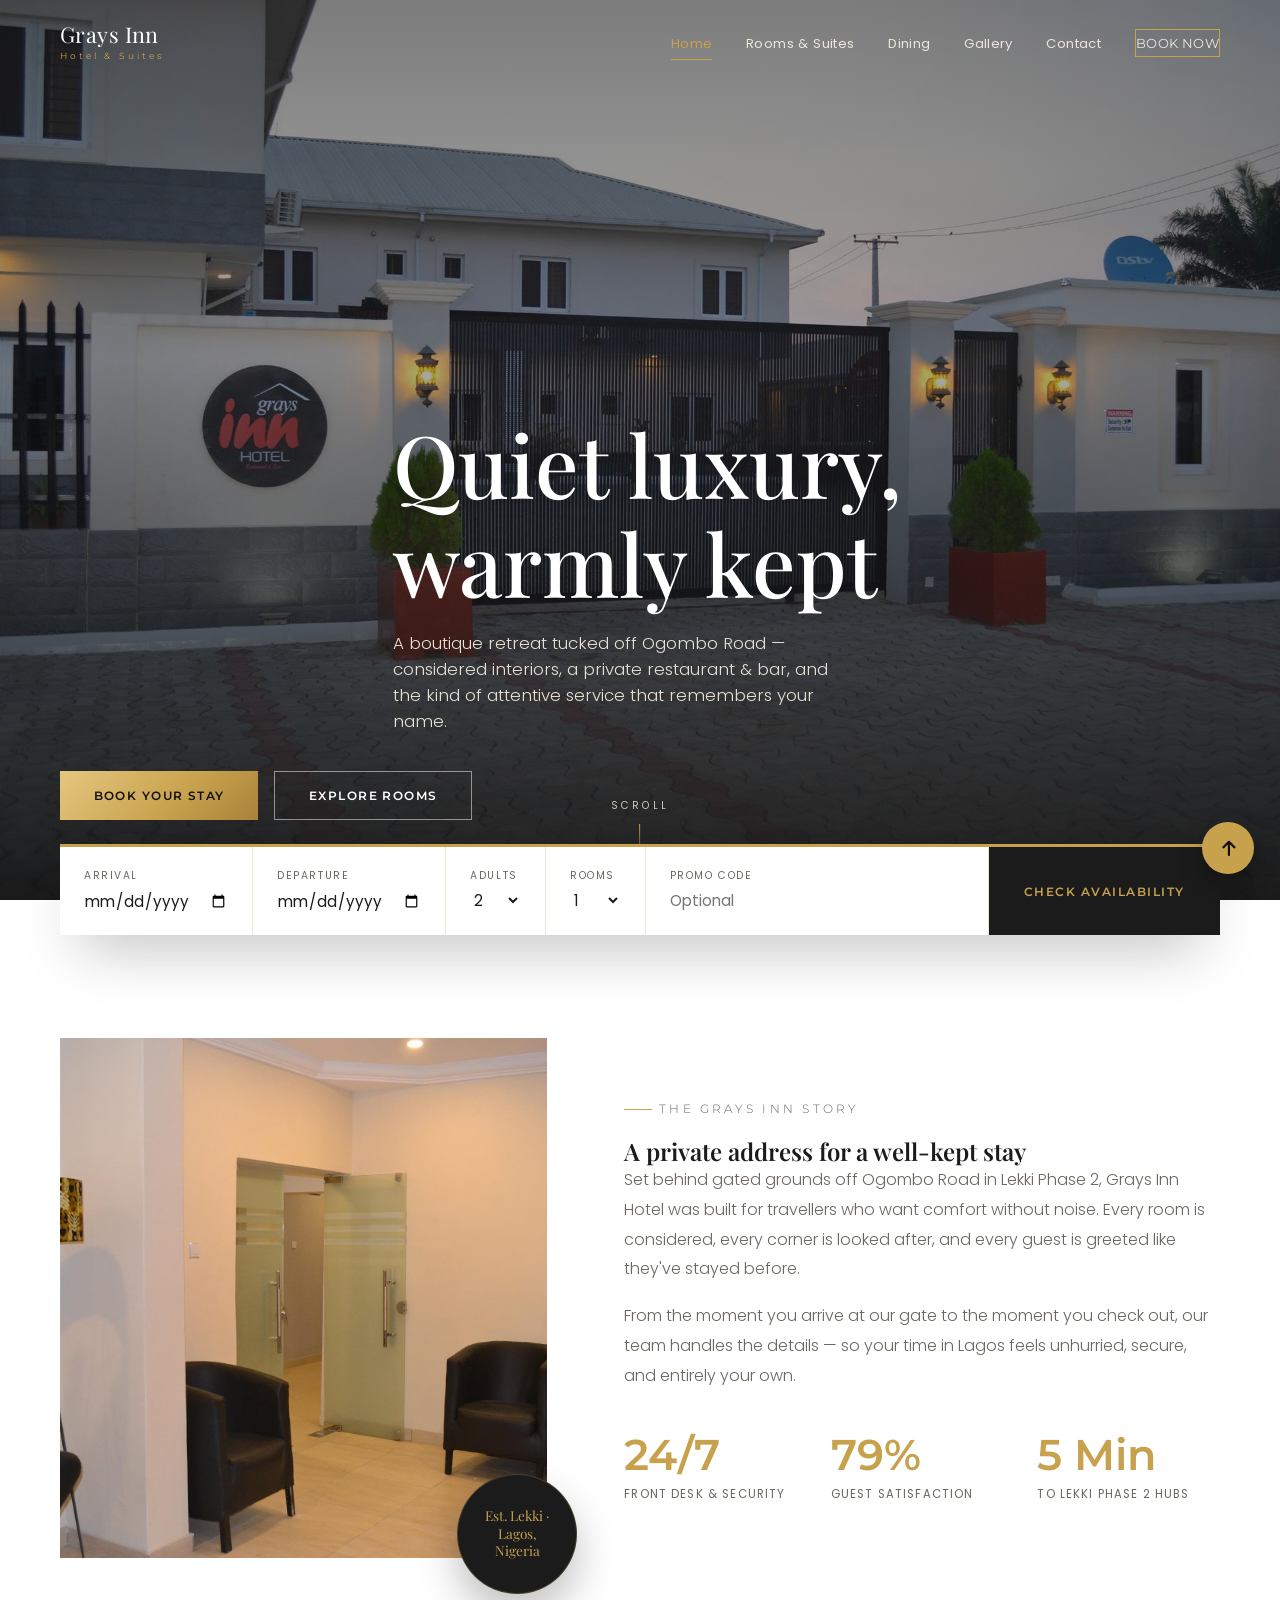
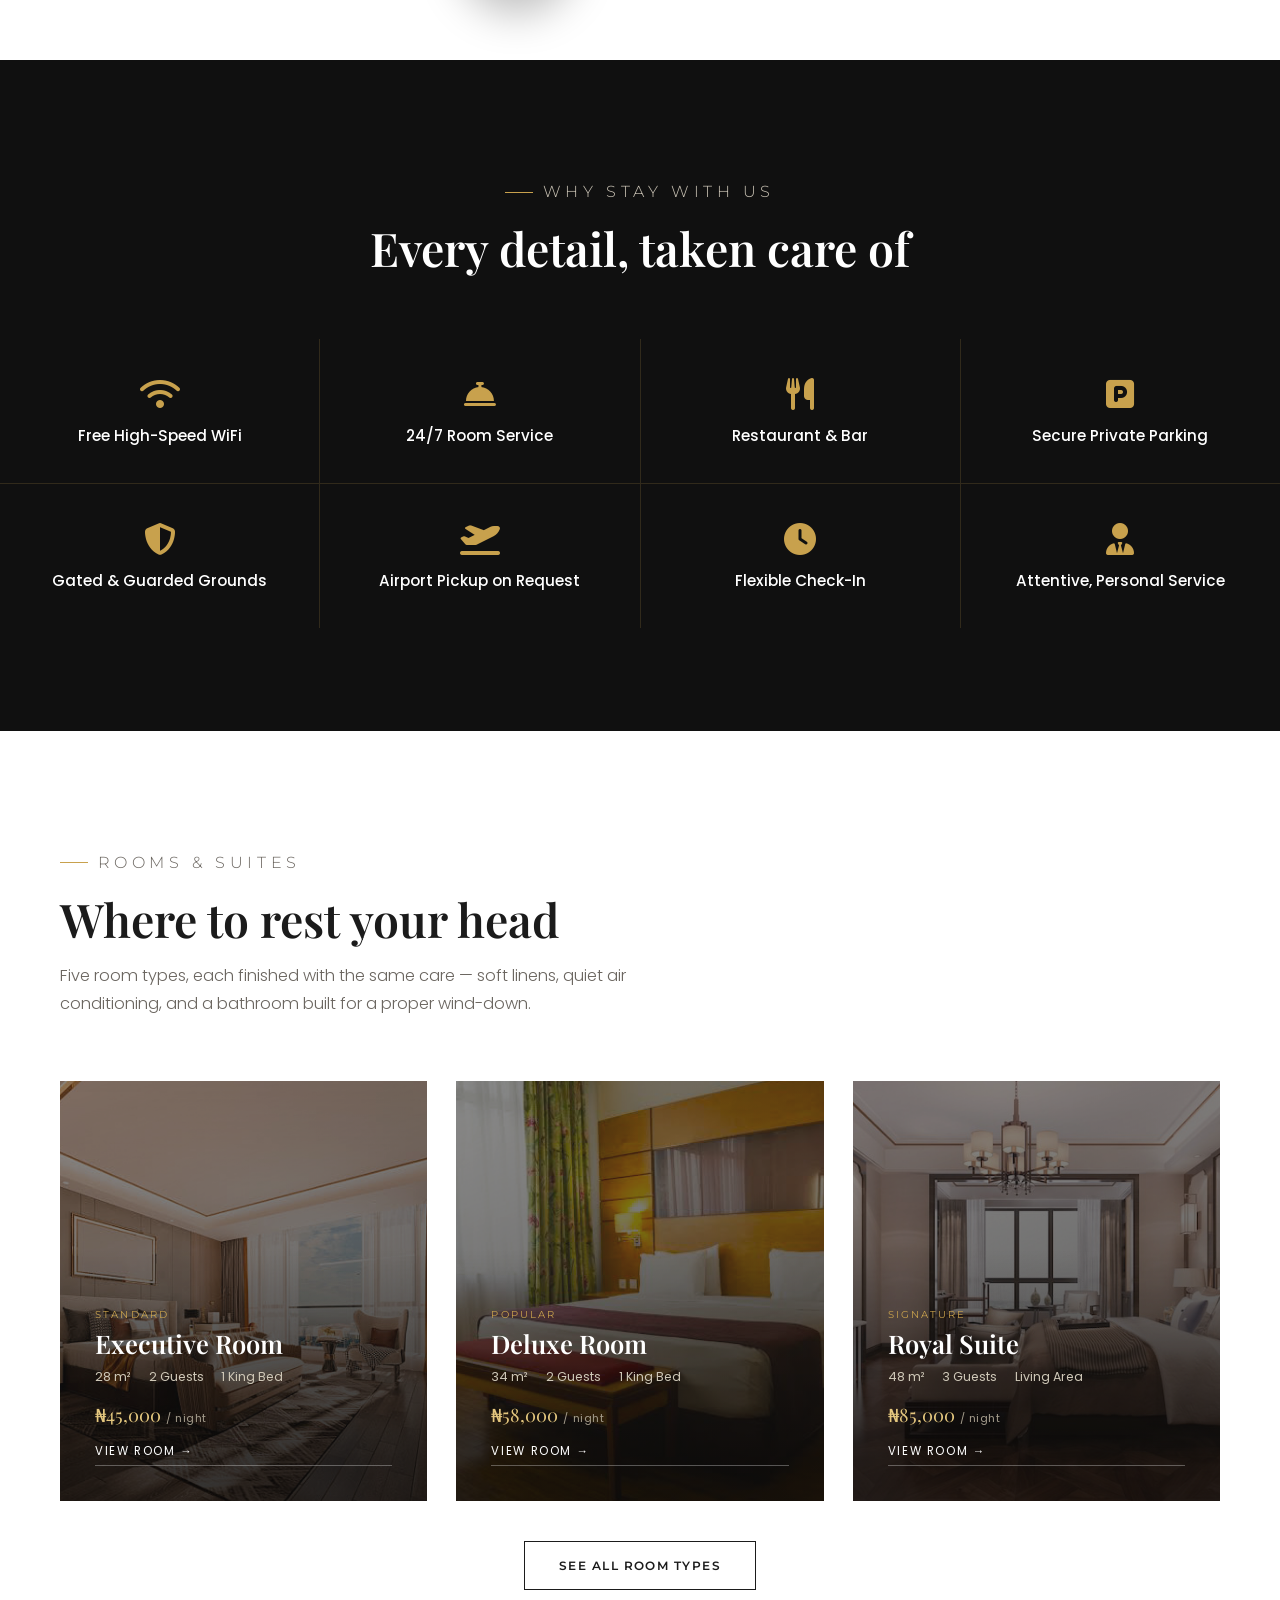
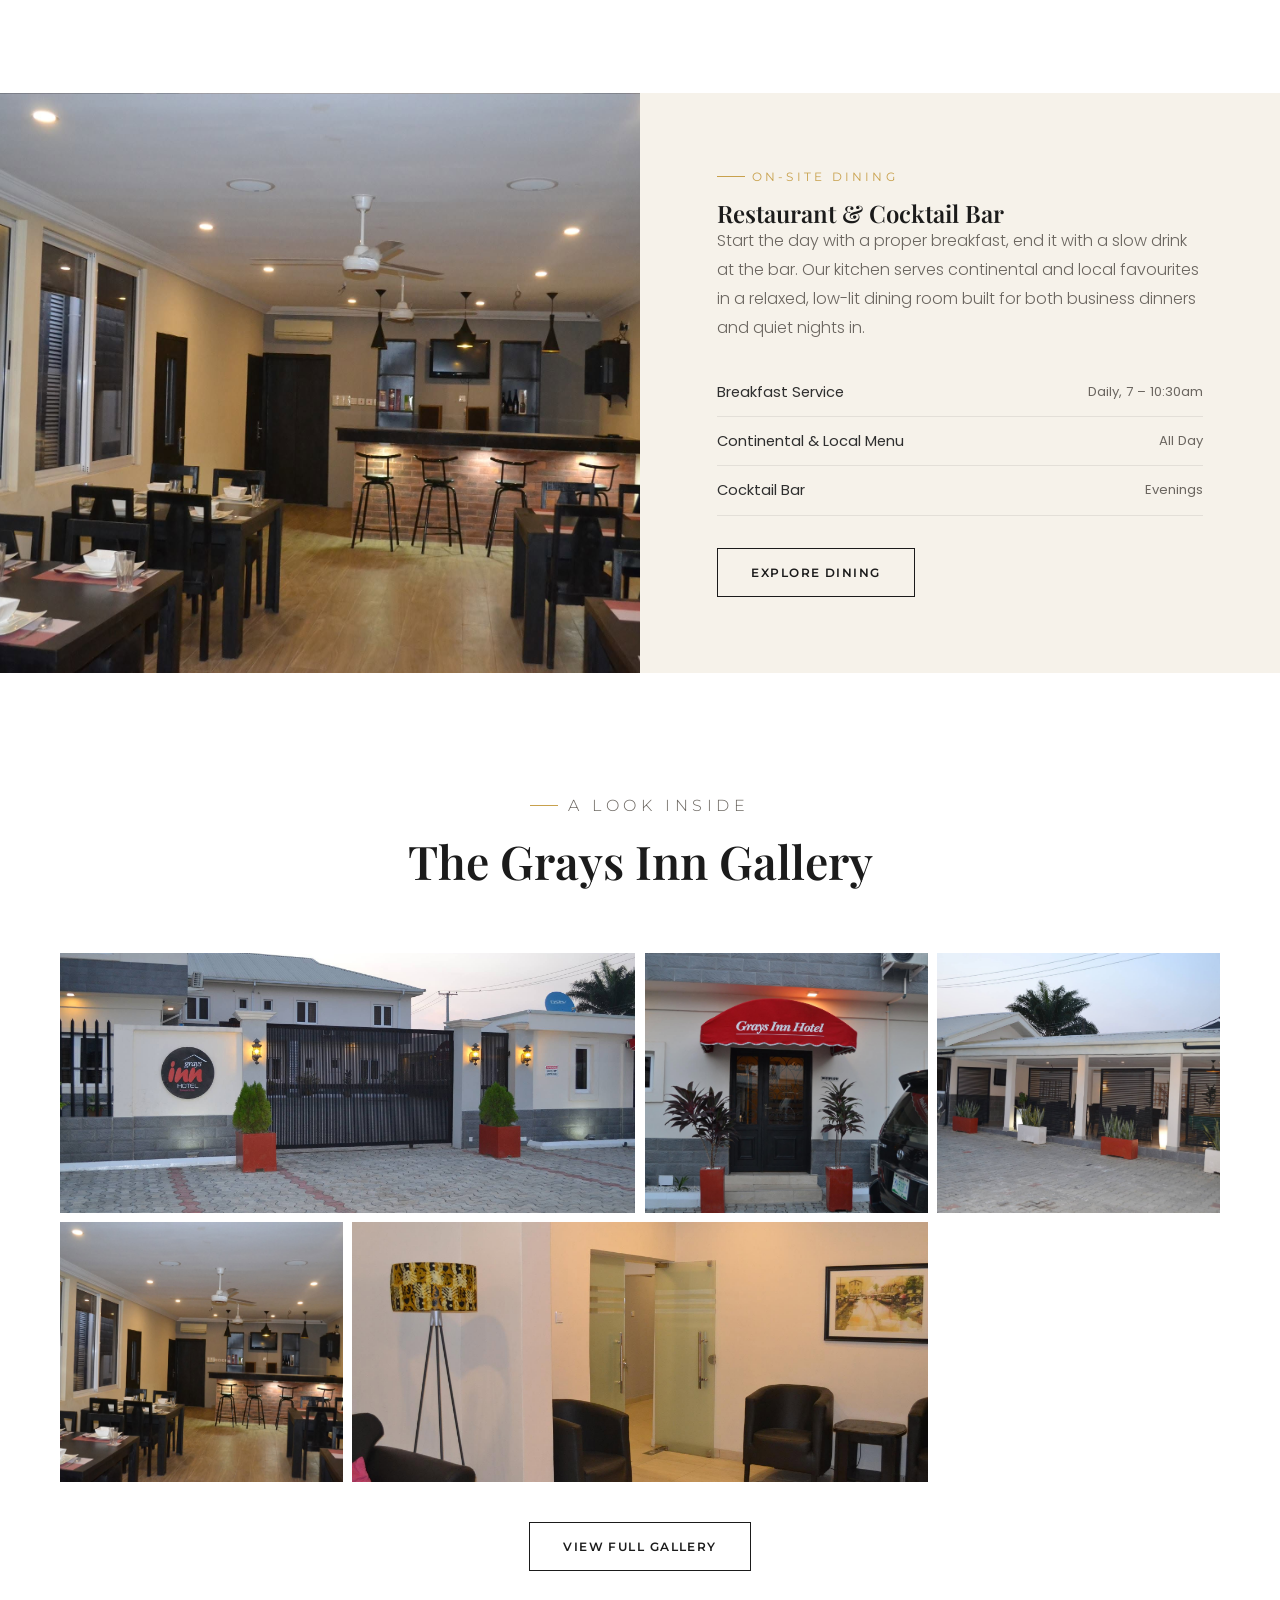
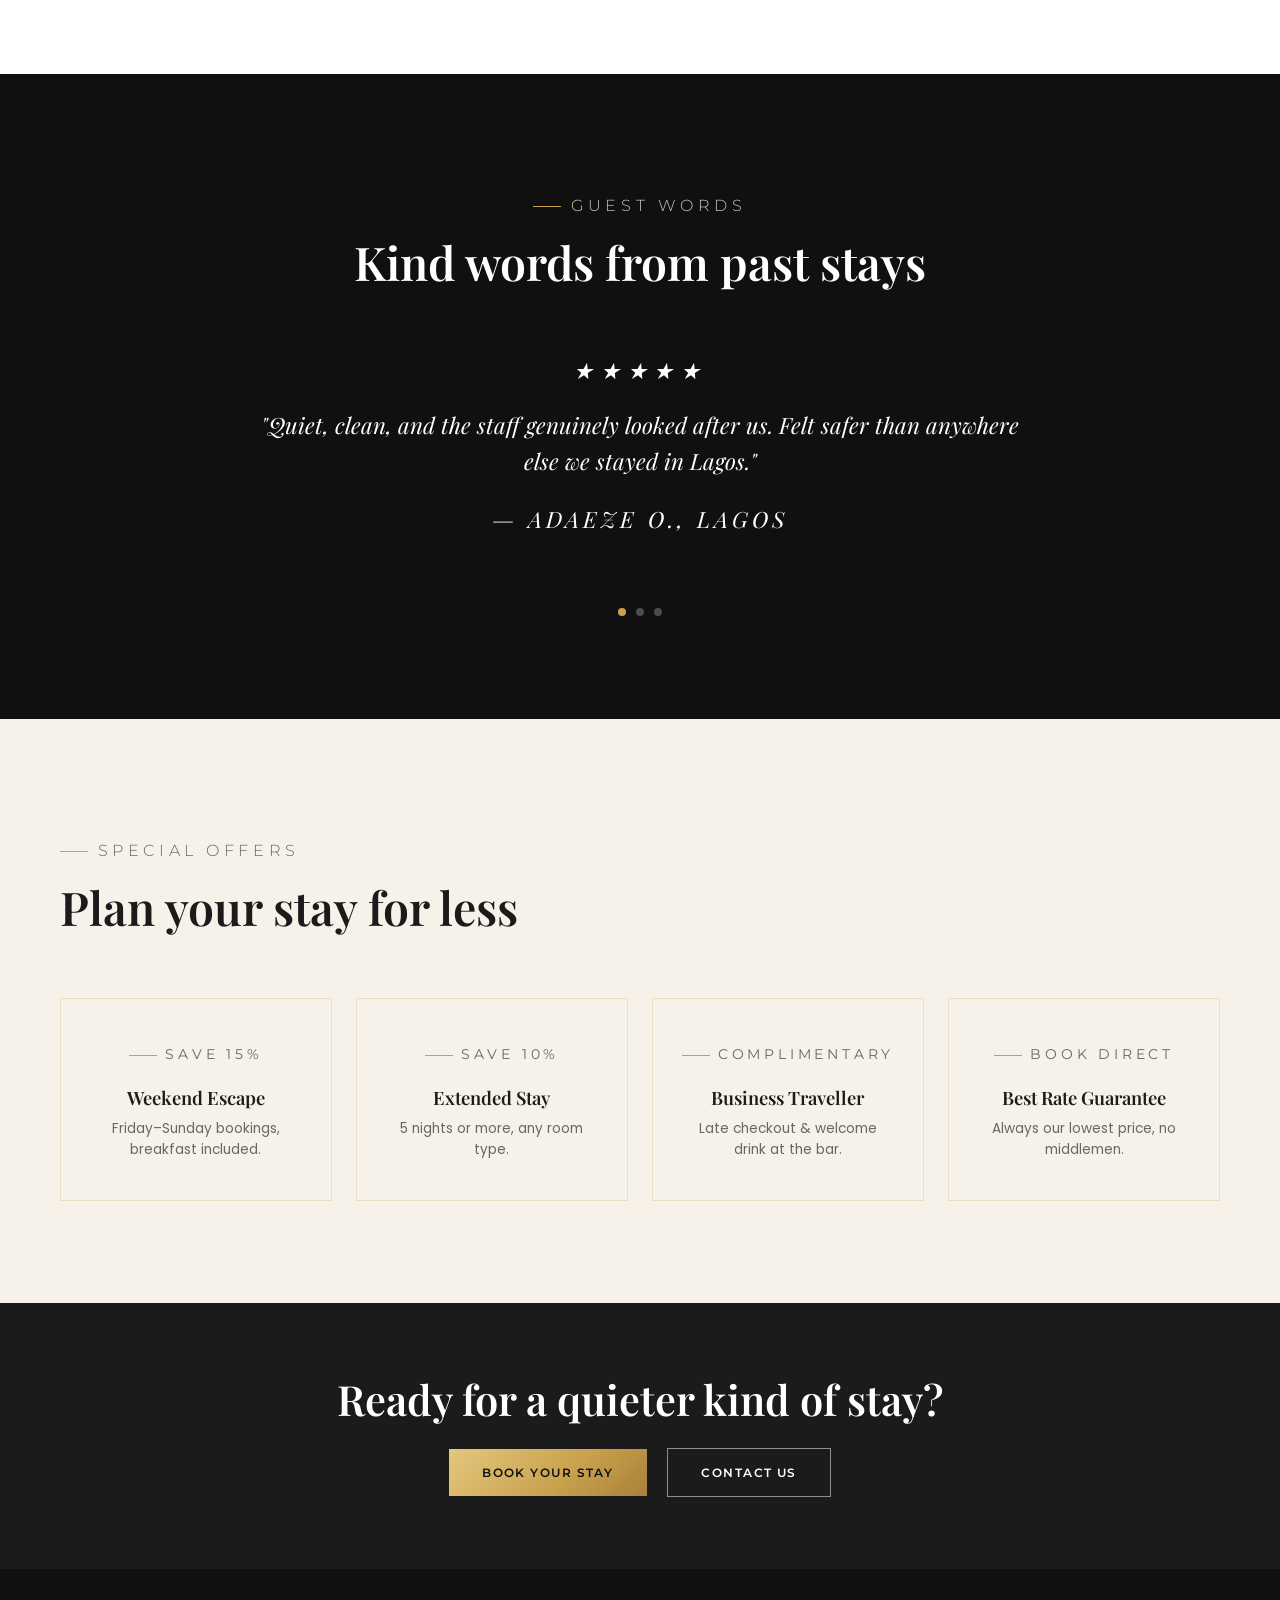
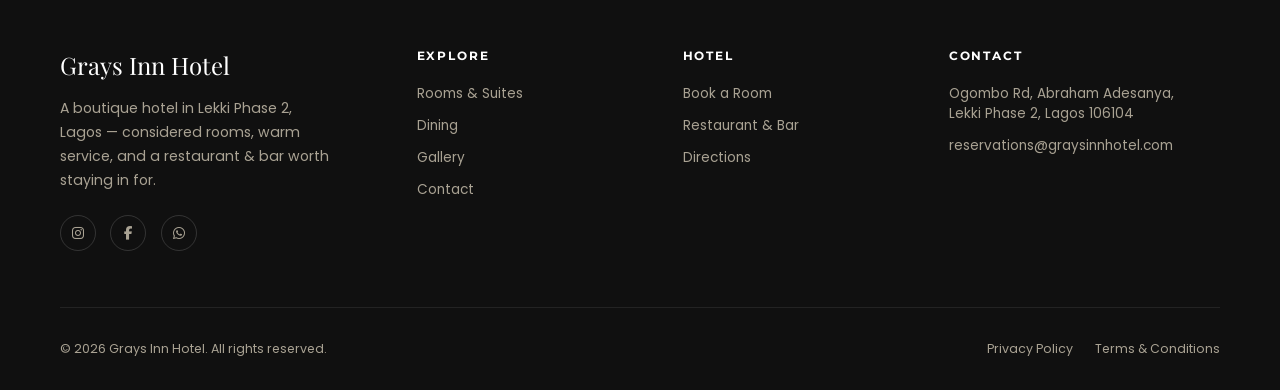
==== commit 618fc45e: "Change the error back and fix the form base" ====
--- a/index.html
+++ b/index.html
@@ -48,7 +48,7 @@
 
 <!-- ============ BOOKING BAR ============ -->
 <div class="booking-wrap container">
-  <form class="booking-bar" data-inquiry action="#" onsubmit="return false;">
+  <form class="booking-bar" id="quickBookingBar" action="contact.html#booking" method="get">
     <div class="booking-field">
       <label for="arrival">Arrival</label>
       <input type="date" id="arrival" name="arrival" required>
@@ -151,7 +151,7 @@
         <p class="room-tag">Standard</p>
         <h3>Executive Room</h3>
         <div class="room-meta"><span>28 m²</span><span>2 Guests</span><span>1 King Bed</span></div>
-        <p class="room-price">₦40,000 <small>/ night</small></p>
+        <p class="room-price">₦45,000 <small>/ night</small></p>
         <a href="rooms.html#executive" class="room-link">View Room →</a>
       </article>
       <article class="room-card room-2 reveal reveal-delay-1">
--- a/styles.css
+++ b/styles.css
@@ -261,13 +261,23 @@
   background-size:cover;background-position:center;transform:scale(1.02);
 }
 .room-card:hover::before{transform:scale(1.12);opacity:.34;}
-.room-1::before{background-image:linear-gradient(160deg,#2a2620,#141210),url('images/room-executive.webp');}
-.room-2::before{background-image:linear-gradient(160deg,#241f16,#141210),url('images/restaurant-bar.jpg');}
-.room-3::before{background-image:linear-gradient(160deg,#221d15,#141210),url('images/patio-lounge.jpg');}
-.room-4::before{background-image:linear-gradient(160deg,#2a2620,#141210),url('images/reception-entrance.jpg');}
-.room-5::before{background-image:linear-gradient(160deg,#241f16,#141210),url('images/facade-day.jpg');}
-.room-card::after{content:'';position:absolute;inset:0;background:linear-gradient(0deg,rgba(0,0,0,.86) 10%,rgba(0,0,0,.15) 60%);}
+.room-1::before{background-image:linear-gradient(160deg,rgba(42,38,32,.1),rgba(20,18,16,.5)),url('images/Executive.jpg');}
+.room-2::before{background-image:linear-gradient(160deg,rgba(36,31,22,.1),rgba(20,18,16,.5)),url('images/Deluxe.jpg');}
+.room-3::before{background-image:linear-gradient(160deg,rgba(34,29,21,.1),rgba(20,18,16,.5)),url('images/Royalsuite.jpg');}
+.room-4::before{background-image:linear-gradient(160deg,rgba(42,38,32,.1),rgba(20,18,16,.5)),url('images/Presidential.jpg');}
+.room-5::before{background-image:linear-gradient(160deg,rgba(36,31,22,.1),rgba(20,18,16,.5)),url('images/Family.jpeg');}
+.room-card::after{content:'';position:absolute;inset:0;background:linear-gradient(0deg,rgba(0,0,0,.45) 10%,rgba(0,0,0,0) 60%);}
 .room-card>*{position:relative;z-index:2;}
+
+/* ============ HOMEPAGE / FEATURED ROOM PREVIEW ============ */
+/* If the homepage room cards are NOT using the same .room-1 .. .room-5
+   classes as rooms.html, add these class names to those card elements
+   (in addition to .room-card) so the images show there too: */
+.featured-room-1::before{background-image:linear-gradient(160deg,#2a2620,#141210),url('Executive.jpg');}
+.featured-room-2::before{background-image:linear-gradient(160deg,#241f16,#141210),url('Deluxe.jpg');}
+.featured-room-3::before{background-image:linear-gradient(160deg,#221d15,#141210),url('Royalsuite.jpg');}
+.featured-room-4::before{background-image:linear-gradient(160deg,#2a2620,#141210),url('Presidential.jpg');}
+.featured-room-5::before{background-image:linear-gradient(160deg,#241f16,#141210),url('Family.jpeg');}
 .room-tag{font-family:var(--btn-font);font-size:.65rem;letter-spacing:.2em;color:var(--gold);text-transform:uppercase;}
 .room-card h3{color:var(--white);font-size:1.6rem;margin:.5rem 0 .6rem;}
 .room-meta{display:flex;gap:1.1rem;font-size:.78rem;color:#cfc8b8;margin-bottom:1rem;}
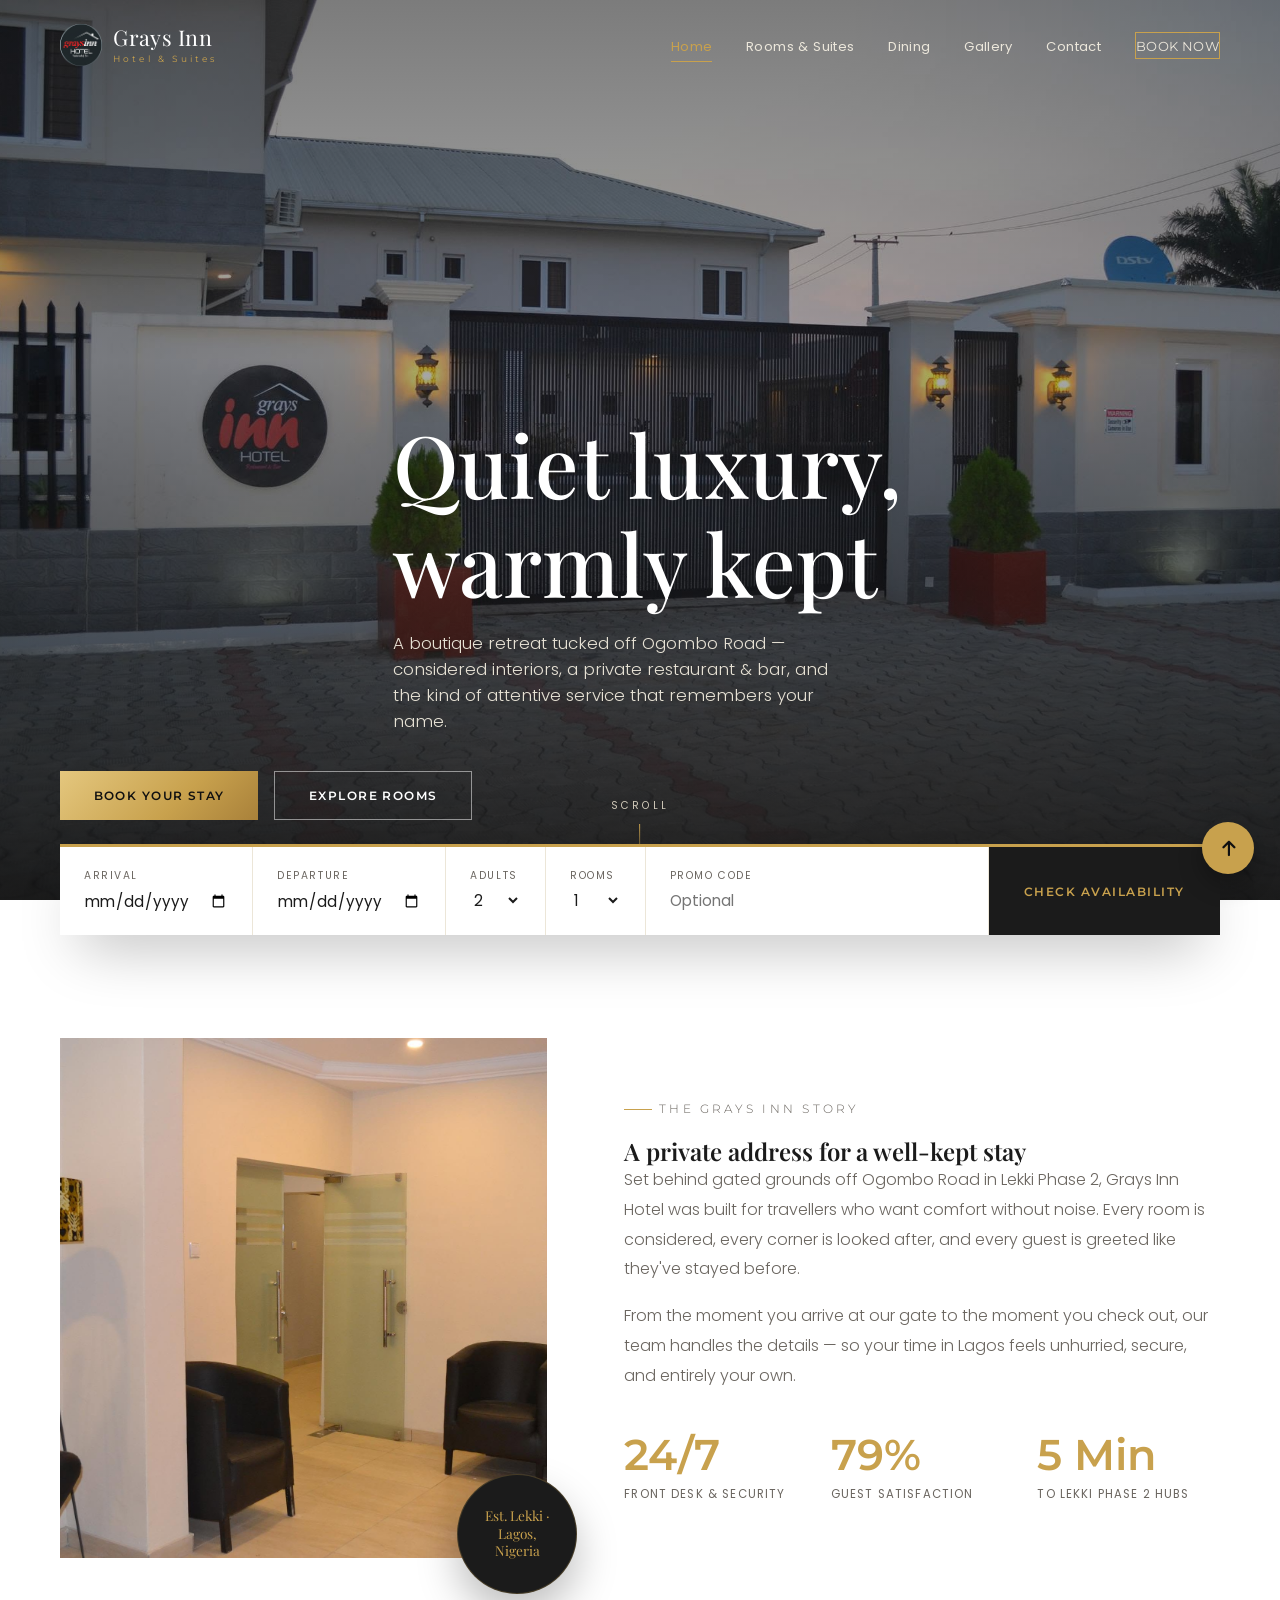
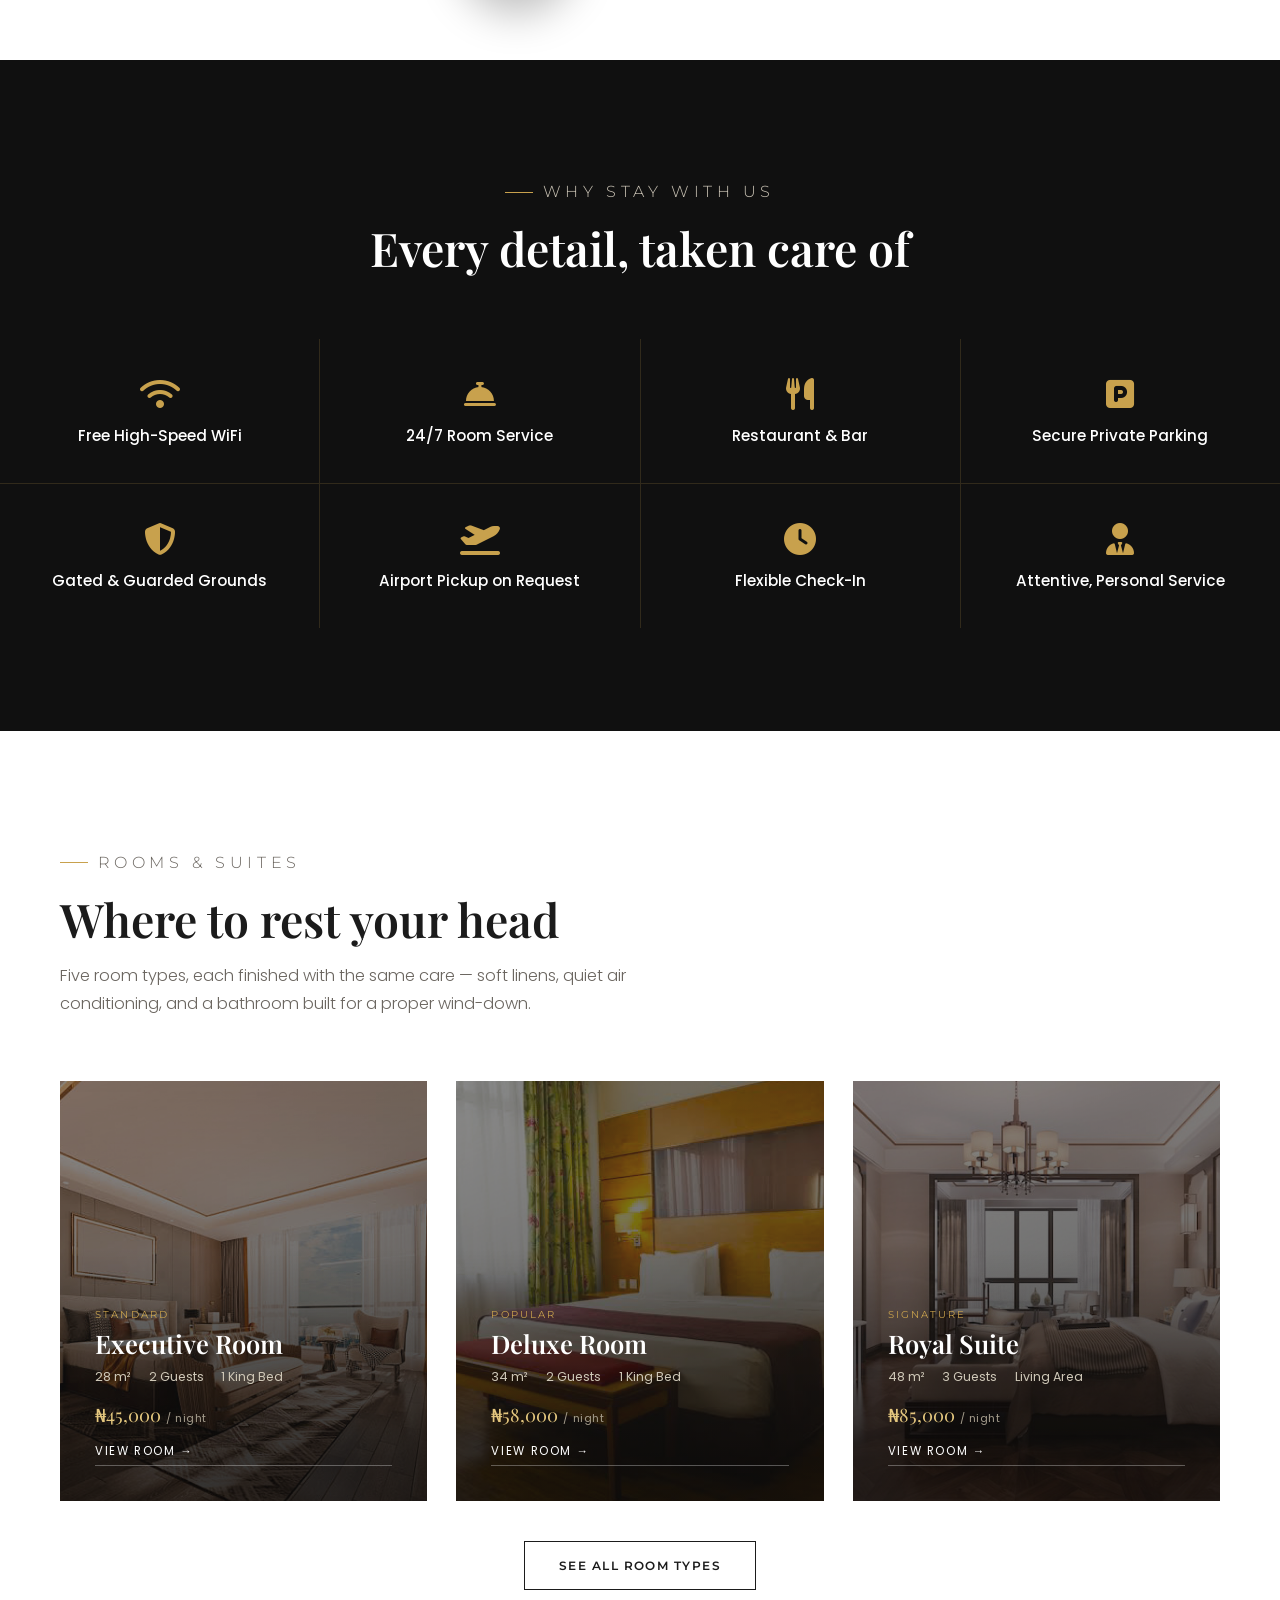
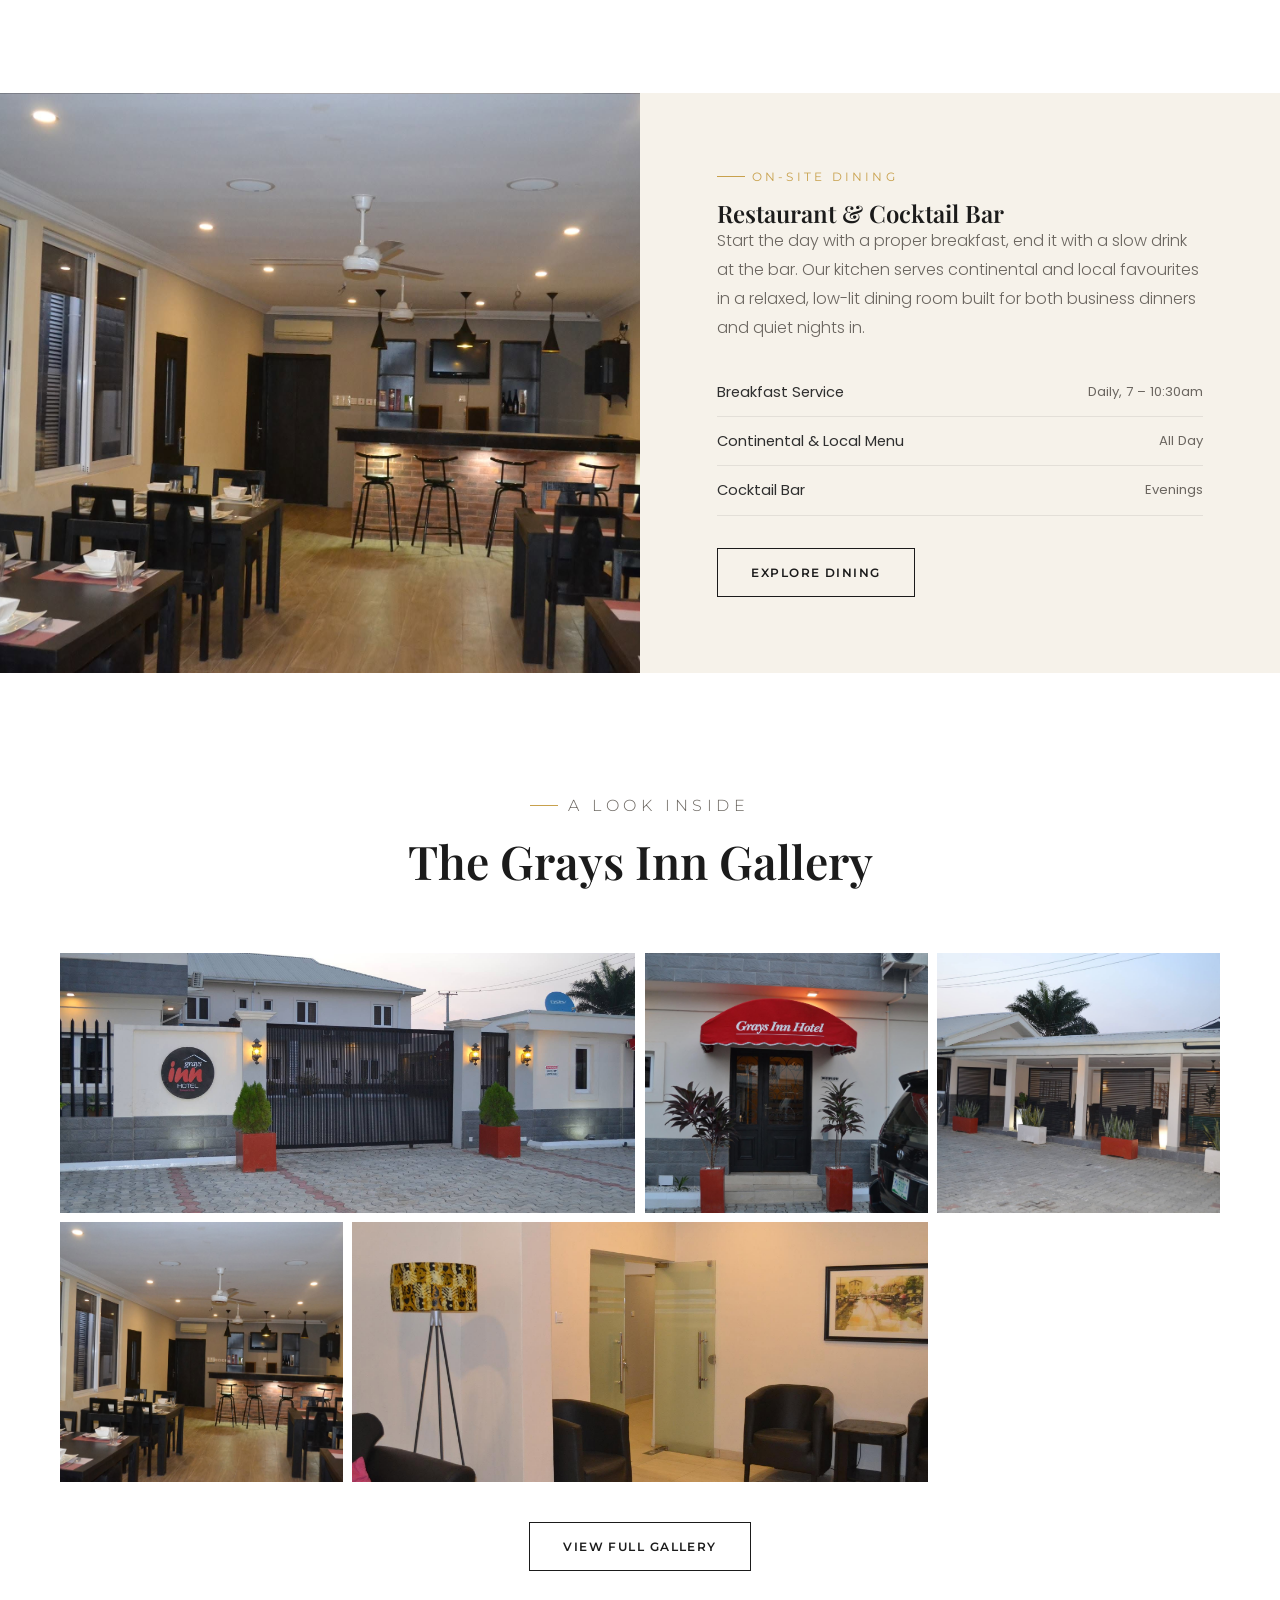
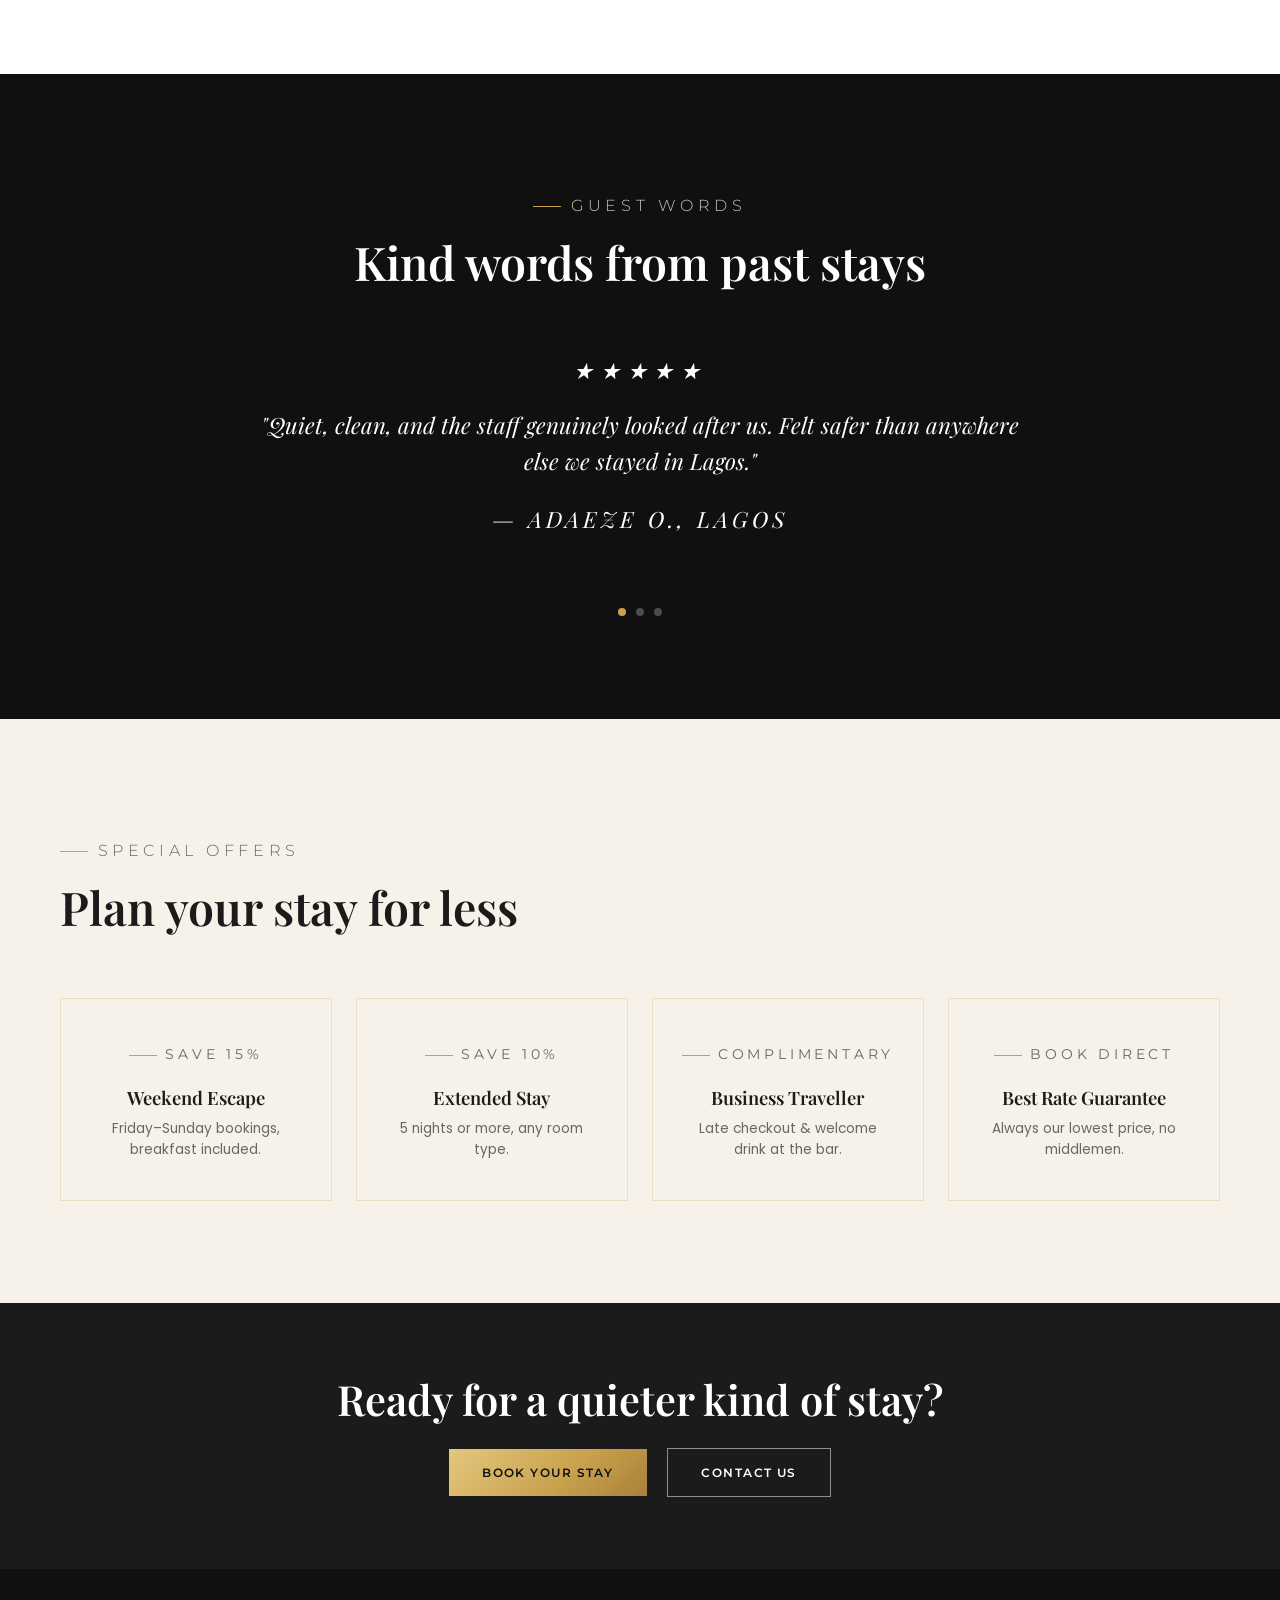
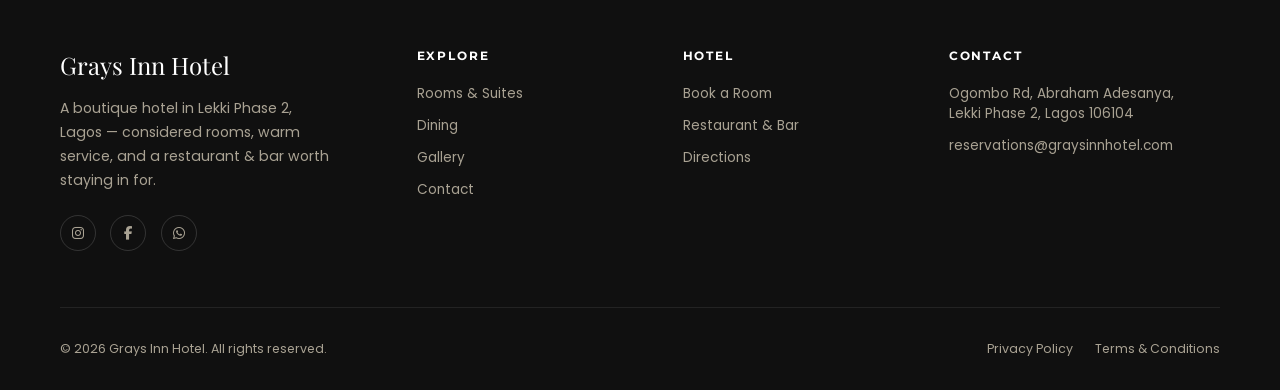
==== commit a6d698c8: "Added logo and change the padding of the Hero" ====
--- a/index.html
+++ b/index.html
@@ -11,7 +11,7 @@
 <body>
 
 <div id="preloader">
-  <div class="preloader-mark">Grays Inn</div>
+  <img src="images/logo.png" alt="Grays Inn Hotel logo" class="preloader-logo">
   <div class="preloader-sub">Hotel &amp; Suites</div>
   <div class="preloader-bar"></div>
 </div>
@@ -19,7 +19,10 @@
 <!-- ============ NAVBAR ============ -->
 <nav class="navbar">
   <div class="container">
-    <a href="index.html" class="nav-logo">Grays Inn <span>Hotel &amp; Suites</span></a>
+    <a href="index.html" class="nav-logo">
+  <img src="images/logo.png" alt="Grays Inn Hotel logo" class="nav-logo-img">
+  <span class="nav-logo-text">Grays Inn<span class="nav-logo-sub">Hotel &amp; Suites</span></span>
+</a>
     <button class="nav-toggle" aria-label="Toggle menu"><span></span><span></span><span></span></button>
     <ul class="nav-links">
       <li><a href="index.html" class="active">Home</a></li>
--- a/styles.css
+++ b/styles.css
@@ -82,9 +82,15 @@
   z-index:9999;transition:opacity .7s var(--ease), visibility .7s var(--ease);
 }
 #preloader.hidden{opacity:0;visibility:hidden;}
-.preloader-mark{
-  font-family:var(--display);font-size:2.4rem;color:var(--gold);letter-spacing:.08em;
-  opacity:0;animation:markIn 1s var(--ease) .1s forwards;
+.preloader-logo{
+  width:96px;height:96px;object-fit:cover;border-radius:10px;
+  box-shadow:0 14px 34px rgba(0,0,0,.45);
+  opacity:0;transform:scale(.85);
+  animation:logoIn 1s ease-in-out .1s forwards;
+}
+@keyframes logoIn{
+  from{opacity:0;transform:scale(.85);}
+  to{opacity:1;transform:scale(1);}
 }
 .preloader-sub{
   font-family:var(--btn-font);font-size:.68rem;letter-spacing:.4em;color:#8a8477;
@@ -116,9 +122,12 @@
 }
 .nav-logo{
   font-family:var(--display);font-size:1.35rem;color:var(--white);letter-spacing:.02em;
-  display:flex;flex-direction:column;line-height:1;
-}
-.nav-logo span{font-size:.55rem;letter-spacing:.35em;color:var(--gold);font-family:var(--btn-font);margin-top:.4rem;}
+  display:flex;align-items:center;gap:.7rem;
+}
+.nav-logo-img{width:42px;height:42px;object-fit:cover;border-radius:10px;flex-shrink:0;transition:transform .4s var(--ease);}
+.nav-logo:hover .nav-logo-img{transform:scale(1.06);}
+.nav-logo-text{display:flex;flex-direction:column;line-height:1;}
+.nav-logo-sub{font-size:.55rem;letter-spacing:.35em;color:var(--gold);font-family:var(--btn-font);margin-top:.4rem;}
 .nav-links{display:flex;align-items:center;gap:2.1rem;}
 .nav-links a{
   position:relative;font-size:.82rem;letter-spacing:.03em;color:#ece7db;font-weight:400;padding:.3rem 0;
@@ -154,6 +163,7 @@
 /* ============ HERO ============ */
 .hero{
   position:relative;min-height:100vh;min-height:100svh;display:flex;align-items:flex-end;
+  padding-top:clamp(120px,14vh,170px);
   background-size:cover;background-position:center;overflow:hidden;
 }
 .hero::before{
@@ -481,7 +491,8 @@
   /* nav */
   .navbar{padding:1.1rem 0;}
   .navbar .container{padding:0 1.25rem;}
-  .nav-logo{font-size:1.1rem;}
+ .nav-logo{font-size:1.1rem;}
+  .nav-logo-img{width:36px;height:36px;}
   .nav-links{
     position:fixed;inset:0;background:var(--rich-black);flex-direction:column;justify-content:center;align-items:center;
     gap:1.8rem;transform:translateX(100%);transition:transform .5s var(--ease);padding:2rem;text-align:center;
